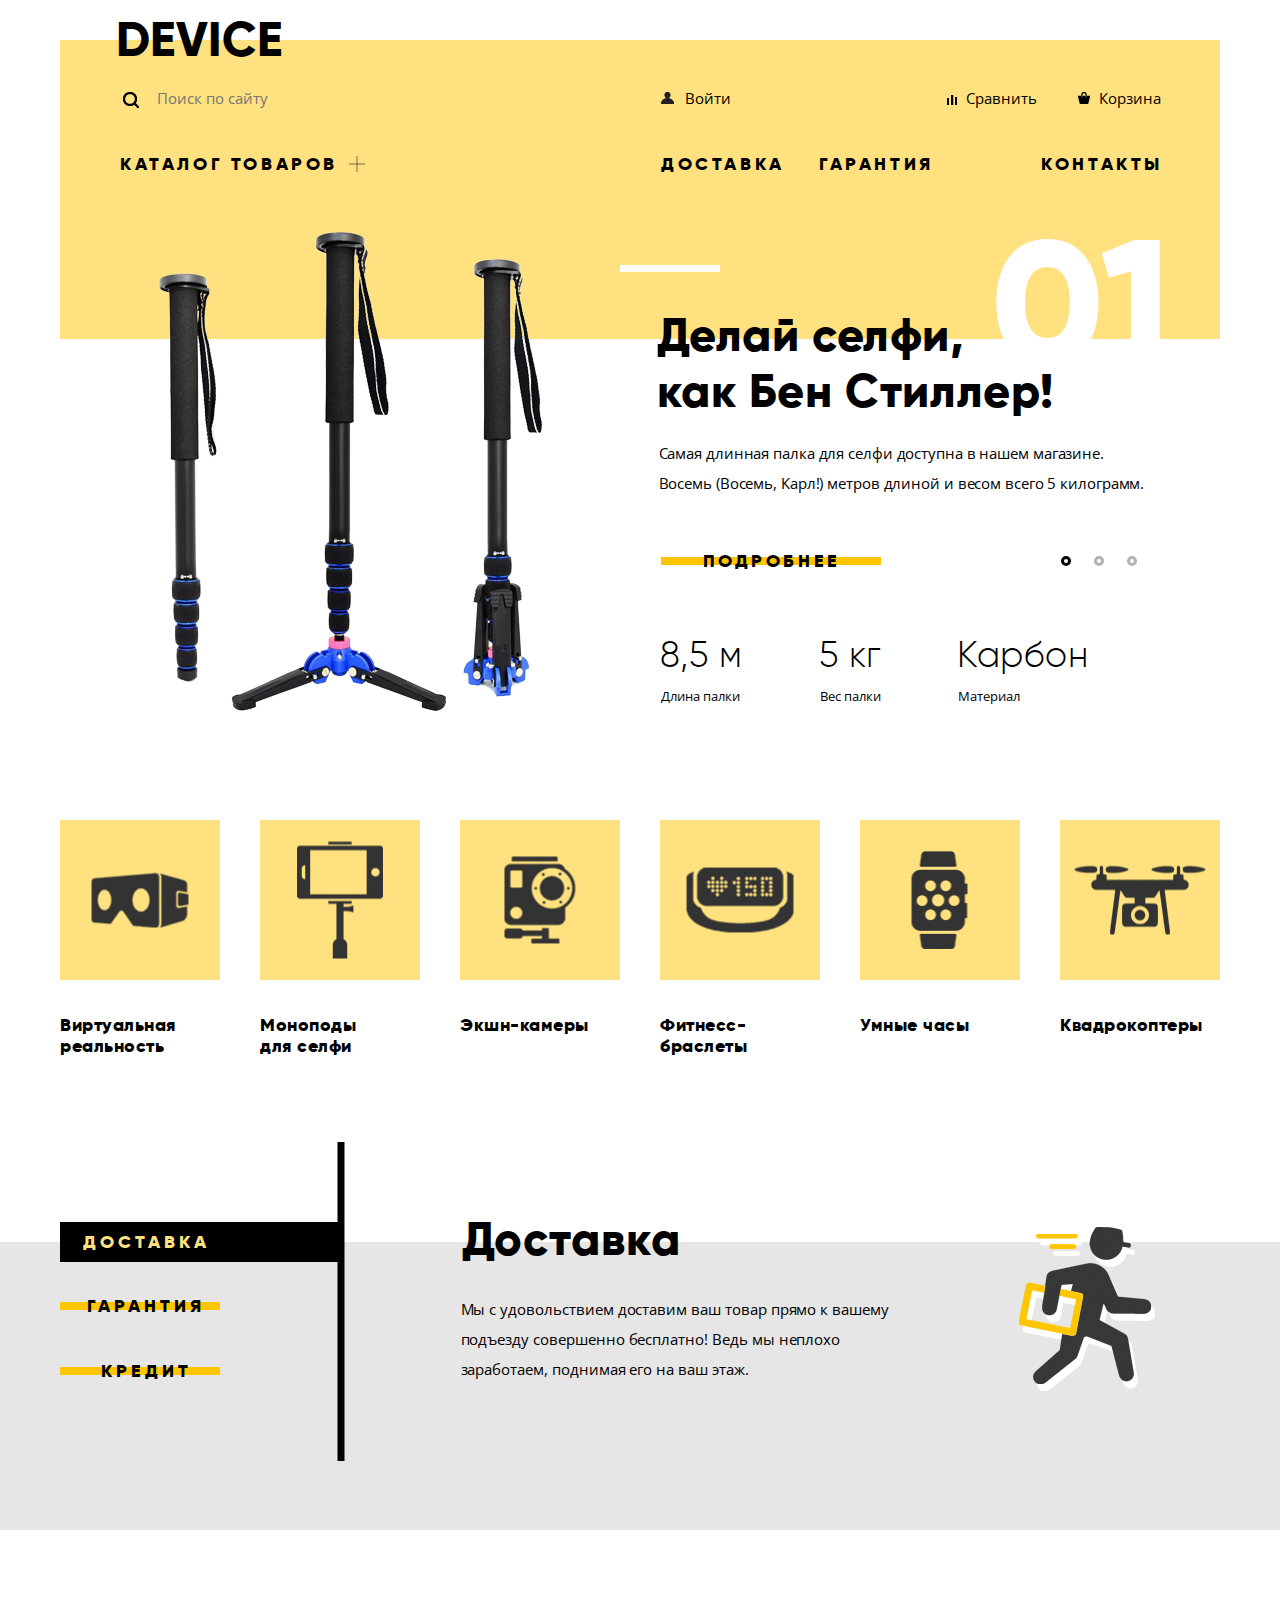
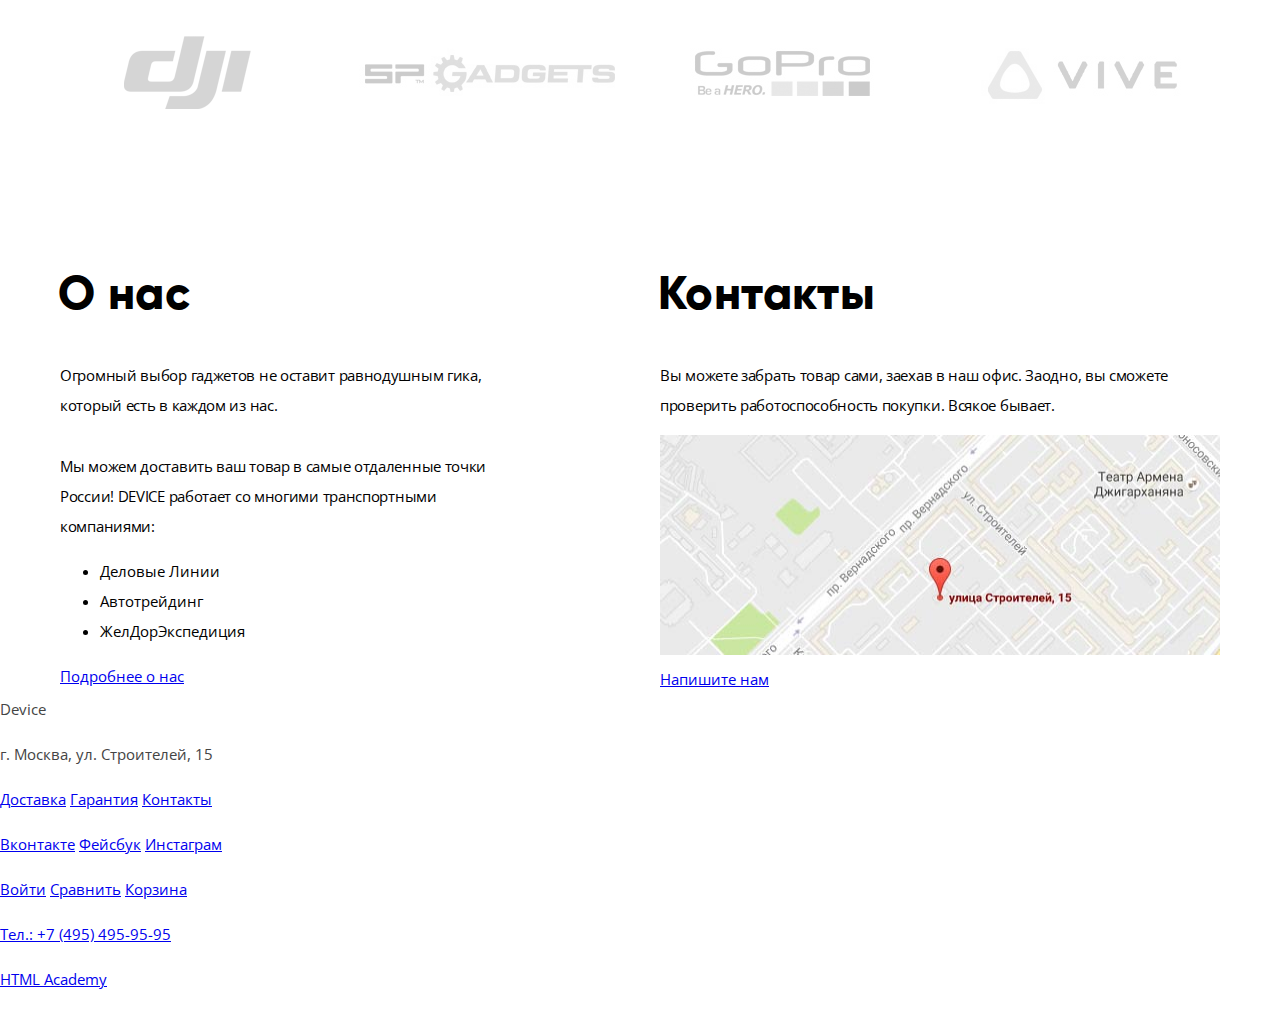
==== index.html @ 29d41348 "стилизация блока  о нас" ====
<!DOCTYPE html>
<html lang="ru">

<head>
  <meta charset="utf-8">
  <title>HTML Academy: Девайс</title>
  <link rel="stylesheet" href="https://fonts.googleapis.com/css?family=Open+Sans:300,400,700">
  <link rel="stylesheet" href="fonts/gilroy.css">
  <link rel="stylesheet" href="css/normalize.css">
  <link rel="stylesheet" href="css/style.css">
</head>

<body>
  <header class="main-header">
    <h1>
        <span class="visually-hidden">Интернет магазин «DEVICE»</br> </span>
        <a class="logo">Device</a>
      </h1>
    <nav class="main-navigation">
      <form class="site-search" action="https://echo.htmlacademy.ru" method="post">
        <label class="visually-hidden" for="site-search-field">Поиск по сайту</label>
        <input id="site-search-field" type="text" name="desired" value="" placeholder="Поиск по сайту">
        <button class="btn" type="submit">Найти</button>
      </form>
      <p class="user-navigation text-none">
        <a href="login.html" class="user-icon activ-nav pict-nav">Войти</a>
        <a href="comparison.html" class="comparison-icon activ-nav pict-nav">Сравнить</a>
        <a href="basket.html" class="basket-icon activ-nav pict-nav">Корзина</a>
      </p>
      <div class=header-catalog>
        <button class="header-btn-catalog activ-nav" type="button" name="catalog">
          <span class="header-catalog-name ">Каталог товаров </span>
          <span class="header-icon-catalog"></span>
        </button>
        <ul class="header-catalog-list">
          <li class="items-menu activ-nav">
            <a href=virtualreality.html>Виртуальная реальность</a>
          </li>
          <li class="items-menu activ-nav">
            <a href=bracelets.html>Фитнесс-браслеты</a>
          </li>
          <li class="items-menu activ-nav">
            <a href=quadrocopters.html>Квадрокоптеры</a>
          </li class="items-menu activ-nav">
          <li class="items-menu activ-nav">
            <a href=monopod.html>Моноподы для селфи</a>
          </li>
          <li class="items-menu end-line activ-nav">
            <a href=smartwatches.html>Умные часы</a>
          </li>
          <li class="items-menu activ-nav">
            <a href=Camera.html>Экшн-камеры</a>
          </li>
        </ul>
      </div>
      <p class="header-features text-none">
        <a class="activ-nav" href=delivery.html>Доставка</a>
        <a class="activ-nav" href=guarantee.html>Гарантия</a>
        <a class="activ-nav" href=contacts.html>Контакты</a>
      </p>
    </nav>
  </header>
  <main class="main-main">
    <section class="slides">
      <h2 class="visually-hidden">Наши лучшие предложения</h2>
      <input type="radio" id="btn-1" name="toggle" checked>
      <input type="radio" id="btn-2" name="toggle">
      <input type="radio" id="btn-3" name="toggle">
      <div class="slider-controls">
        <label class="active" for="btn-1"><a href="#monopod">Слайд 1</a></label>
        <label for="btn-2"><a href="#bracelets">Слайд 2</a></label>
        <label for="btn-3"><a href="#quadrocopters">Слайд 3</a></label>
      </div>
      <ul class="slider">
        <li id="monopod" class="slide">
          <div class="slide-img">
            <img src="img/monopod.png" width="384" height="486" alt="Монопод">
          </div>
          <div class="slide-text">
            <p class="slide-nomber"><span class="visually-hidden">Порядковый номер слайда </span>01</p>
            <h3 class="slide-title">Делай селфи,</br> как Бен Стиллер!</h3>
            <P class="slide-description">
              Самая длинная палка для селфи доступна в нашем магазине. Восемь (Восемь, Карл!) метров длиной и весом всего 5 килограмм.
            </P>
            <a class="slides-btn" href="#">подробнее</a>
            <ul class="slide-properties">
              <li>
                <b class="slide-properties-specific">8,5 м</b>
                <span class="name-indicator">Длина палки</span>
              </li>
              <li>
                <b class="slide-properties-specific">5 кг</b>
                <span class="name-indicator">Вес палки</span>
              </li>
              <li>
                <b class="slide-properties-specific">Карбон</b>
                <span class="name-indicator">Материал</span>
              </li>
            </ul>

          </div>
        </li>
        <li id="bracelets" class="slide">
          <div class="slide-img">
            <img src="img/bracelets.png" width="345" height="485" alt="Фитнес браслет">
          </div>
          <div class="slide-text">
            <p class="slide-nomber"><span class="visually-hidden">Порядковый номер слайда </span>02</p>
            <h3 class="slide-title">Худеем</br>правильно!</h3>
            <P class="slide-description">
              Мотивирующие фитнесс-браслеты помогут найти в себе силы не пропускать занятия и соблюдать диету.
            </P>
            <a class="slides-btn" href="#">подробнее</a>
            <ul class="slide-properties">
              <li>
                <b class="slide-properties-specific">48 часов</b>
                <span class="name-indicator">Без подзарядки</span>
              </li>
            </ul>
          </div>
        </li>
        <li id="quadrocopters" class="slide">
          <div class="slide-img">
            <img src="img/quadrocopters.png" width="526" height="334" alt="Квадрокоптер">
          </div>
          <div class="slide-text">
            <p class="slide-nomber"><span class="visually-hidden">Порядковый номер слайда </span>03</p>
            <h3 class="slide-title">Порхает как бабочка, жалит как пчела!</h3>
            <P class="slide-description">
              Этот обычный, на первый взгляд, квадрокоптер оснащен мощным лазером, замаскированным под стандартную камеру.
            </P>
            <a class="slides-btn" href="#">подробнее</a>
            <ul class="slide-properties">
              <li>
                <b class="slide-properties-specific">800 м</b>
                <span class="name-indicator">Дальность полета</span>
              </li>
              <li>
                <b class="slide-properties-specific">50 м</b>
                <span class="name-indicator">Радиус поражения</span>
              </li>
            </ul>
          </div>
        </li>
      </ul>
    </section>
    <section class="main-catalog">
      <h2 class="visually-hidden">Каталог товаров</h2>
      <ul class="catalog">
        <li>
          <a class="virtualreality-icon" href=virtualreality.html>Виртуальная реальность</a>
        </li>
        <li>
          <a class="monopod-icon" href=monopod.html>Моноподы для селфи</a>
        </li>
        <li>
          <a class="camera-icon" href=Camera.html>Экшн-камеры</a>
        </li>
        <li>
          <a class="bracelets-icon" href=bracelets.html>Фитнесс-браслеты</a>
        </li>
        <li>
          <a class="smartwatches-icon" href=smartwatches.html>Умные часы</a>
        </li>
        <li>
          <a class="quadrocopters-icon" href=quadrocopters.html>Квадрокоптеры</a>
        </li>
      </ul>
    </section>
    <section class="features">
      <h2 class="visually-hidden">Сервис</h2>
      <input type="radio" class="feature-controls-btn-1" id="feature-controls-btn-1" name="feature-controls-toggle" checked>
      <input type="radio" class="feature-controls-btn-2" id="feature-controls-btn-2" name="feature-controls-toggle">
      <input type="radio" class="feature-controls-btn-3" id="feature-controls-btn-3" name="feature-controls-toggle">
      <div class="feature-controls">
        <label for="feature-controls-btn-1" tabindex="0">
          Доставка
        </label>
        <label for="feature-controls-btn-2" tabindex="0">
          Гарантия
        </label>
        <label for="feature-controls-btn-3" tabindex="0">
          Кредит
        </label>
      </div>
      <ul class="features-list">
        <li id="delivery" class="feature delivery">
          <h3 class="feature-name">Доставка</h3>
          <p>
            Мы с удовольствием доставим ваш товар прямо к вашему подъезду совершенно бесплатно! Ведь мы неплохо заработаем, поднимая его на ваш этаж.
          </p>
        </li>
        <li id="guarantee" class="feature guarantee">
          <h3 class="feature-name">Гарантия</h3>
          <p>
            Если из-за возгарания купленного у нас товара у вас сгорит дом — не переживайте, мы выдадим вам новый. Товар, не дом, конечно же.
          </p>
        </li>
        <li id="credit" class="feature credit">
          <h3 class="feature-name">Кредит</h3>
          <p>
            Залезть в долговую яму стало проще! Кредитные консультанты подберут для вас наиболее выгодные условия кредита. Выгодные для нашего банка, разумеется.
          </p>
        </li>
      </ul>
    </section>
    <section class="brands">
      <h2 class="visually-hidden">Бренды представленные в нашем магазине</h2>
      <p class="barands-list">
        <a href="http://www.dji.com/" target="_blank" aria-label="JDI">
          <img class="barands-list-img" src="img/logo-dji.png" alt="логотип JDI" width="260" height="100">
        </a>
        <a href="http://www.sp-gadgets.com/" target="_blank" aria-label="sp-gadgets">
          <img class="barands-list-img" src="img/logo-spgadgets.png" alt="логотип sp-gadgets" width="260" height="100">
        </a>
        <a href="http://gopro.com/" target="_blank" aria-label="GO PRO">
          <img class="barands-list-img" src="img/logo-gopro.png" alt="логотип GO PRO" width="260" height="100">
        </a>
        <a href="http://vive.com/" target="_blank" aria-label="Vive">
          <img class="barands-list-img" src="img/logo-vive.png" alt="логотип Vive" width="260" height="100">
        </a>
      </p>
    </section>
    <div class="about-us-contacts">
      <section class="about-us">
        <h2 class="about-us-contacts-title">О нас</h2>
        <p>
          Огромный выбор гаджетов не оставит равнодушным гика, который есть в каждом из нас.
        </p>
        <p>
          Мы можем доставить ваш товар в самые отдаленные точки России! DEVICE работает со многими транспортными компаниями:
        </p>
        <ul class="transport companies">
          <li>Деловые Линии</li>
          <li>Автотрейдинг</li>
          <li>ЖелДорЭкспедиция</li>
        </ul>
        <a href="aboutas.html" class="btn">Подробнее о нас</a>
      </section>
      <section class="contacts">
        <h2 class="about-us-contacts-title">Контакты</h2>
        <p>
          Вы можете забрать товар сами, заехав в наш офис. Заодно, вы сможете проверить работоспособность покупки. Всякое бывает.
        </p>
        <img src="img/map.jpg" alt="Карта нашего местоположения" width="560" height="220">
        <a href="contactus.html" class="btn">Напишите нам</a>
      </section>
    </div>
  </main>
  <footer>
    <a class="footer-logo">Device</a>
    <p class="footer-contacts">
      г. Москва, ул. Строителей, 15
    </p>
    <p class="footer-navigation">
      <span class="visually-hidden">Узнайте подробнее о:</span>
      <a href="#">Доставка</a>
      <a href="#">Гарантия</a>
      <a href="#">Контакты</a>
    </p>
    <p class="footer-social">
      <span class="visually-hidden">Подписывайтесь на нас в соцсетях:</span>
      <a class="social-btn social-btn-vk" href="#">Вконтакте</a><span class="visually-hidden">,</span>
      <a class="social-btn social-btn-fb" href="#">Фейсбук</a><span class="visually-hidden">,</span>
      <a class="social-btn social-btn-inst" href="#">Инстаграм</a>
    </p>
    <p class="footer-user-navigation">
      <a href="login.html">Войти</a>
      <a href="comparison.html">Сравнить</a>
      <a href="basket.html">Корзина</a>
    </p>
    <p class="footer-tel">
      <a href="tel:+7(495)495-95-95">Тел.: +7 (495) 495-95-95</a>
    </p>
    <p class="footer-copyright">
      <b class="visually-hidden">Разработано:</b> <a class="btn" href="https://htmlacademy.ru">HTML Academy</a>
    </p>

  </footer>
</body>

</html>
---- fonts/gilroy.css ----
@font-face {
    font-family: 'Gilroy';
    src: local('Gilroy Light'), local('Gilroy-Light'), url('Gilroylight.woff2') format('woff2'), url('Gilroylight.woff') format('woff'), url('Gilroylight.ttf') format('truetype');
    font-weight: 300;
    font-style: normal;
}
@font-face {
    font-family: 'Gilroy';
    src: local('Gilroy ExtraBold'), local('Gilroy-ExtraBold'), url('Gilroyextrabold.woff2') format('woff2'), url('Gilroyextrabold.woff') format('woff'), url('Gilroyextrabold.ttf') format('truetype');
    font-weight: 800;
    font-style: normal;
}
---- css/style.css ----
html, body {
  margin: 0;
  padding: 0;
  background-color: #ffffff;
  font-family: "Open Sans", "Gilroy", "Arial", sans-serif;
  font-size: 15px;
  line-height: 30px;
  color: #444444;
  font-weight: normal;
}

.visually-hidden {
  position: absolute;
  overflow: hidden;
  clip: rect(0 0 0 0);
  height: 1px;
  width: 1px;
  margin: -1px;
  padding: 0;
  border: 0;
}

.text-none {
  margin: 0;
  padding: 0;
}

.main-header {
  position: relative;
  display: block;
  margin: 0 auto;
  margin-top: 40px;
  color: #000000;
  background-color: #ffe27f;
  width: 1160px;
  min-height: 299px;
}

.main-header h1 {
  padding: 0;
  margin: 0;
  position: absolute;
  top: 0;
  left: 56px;
  font-family: gilroy;
  font-weight: bold;
  font-size: 48px;
  line-height: 48px;
  text-transform: uppercase;
  transform: translateY(-49%);
  letter-spacing: 0.4px;
}

.main-navigation {
  display: flex;
  flex-wrap: wrap;
  margin: 0;
  padding: 33px 60px;
  padding-right: 55px;
}

.site-search {
  margin-top: 5px;
  position: relative;
  display: flex;
  vertical-align: bottom;
  min-height: 47px;
  width: 440px;
}

.site-search input {
  width: 100%;
  border: none;
  background-color: #ffe27f;
  color: rgba(0, 0, 0, 0.3);
  padding: 0;
  padding-left: 37px;
  padding-bottom: 16px;
  margin-top: auto;
  margin-bottom: 2px;
  font-family: "Open Sans";
  font-size: 15px;
  font-weight: 36px;
}

.site-search input:hover {
  color: rgba(0, 0, 0, 0.6);
}

.site-search input:focus {
  color: rgba(0, 0, 0, 1);
  outline: none;
  margin-bottom: 0;
  border-bottom: 2px solid #000000;
}

.site-search button {
  position: absolute;
  right: 0;
  bottom: 0.5px;
  margin: 0;
  padding: 0;
  height: 49px;
  width: 85.5px;
  border: solid 2px #000000;
  background-color: #ffe27f;
  color: #000000;
  font-family: "open Sans";
  font-size: 15px;
  line-height: 36px;
  display: none;
  cursor: pointer;
}

.site-search input:focus~button {
  display: block;
}

.site-search button:hover {
  display: block;
  background-color: #000000;
  color: #ffffff;
}

.site-search button:active {
  display: block;
  background-color: #000000;
  color: rgba(255, 255, 255, 0.3);
}

.site-search::before {
  content: "";
  position: absolute;
  top: 14px;
  left: 3px;
  background: #ffe27f url("../img/spritesheet.png") no-repeat;
  width: 16px;
  height: 16px;
  background-position: -5px -84px;
}

.user-navigation {
  margin-left: auto;
  margin-top: 5px;
  display: flex;
  width: 500px;
  padding-right: 4px;
}

.pict-nav {
  text-decoration: none;
  position: relative;
  line-height: 36px;
  color: inherit;
  padding-left: 21px;
  padding-top: 2px;
}

.user-icon {
  margin-right: auto;
  padding-left: 24px;
}

.comparison-icon {
  margin-right: 41px;
  padding-left: 19px;
}

.pict-nav::before {
  content: "";
  position: absolute;
  background: #ffe27f url("../img/spritesheet.png") no-repeat;
  left: 0;
  top: 30%;
}

.basket-icon::before {
  width: 12px;
  height: 12px;
  background-position: -203px -5px;
}

.comparison-icon::before {
  width: 10px;
  height: 10px;
  background-position: -225px -5px;
  transform: translateY(3px);
}

.user-icon::before {
  width: 13px;
  height: 12px;
  background-position: -79px -84px;
}

.header-catalog {
  display: flex;
  align-items: center;
  position: relative;
  padding: 0;
  margin: 0;
  width: 541px;
  padding-top: 28px;
}

.header-btn-catalog {
  display: flex;
  border: none;
  background-color: inherit;
  height: 22px;
  padding: 0;
  cursor: pointer;
}

.header-catalog-name {
  font-family: Gilroy;
  padding-top: 2px;
  font-size: 18px;
  line-height: 18px;
  font-weight: bold;
  text-transform: uppercase;
  letter-spacing: 0.2em;
}

.header-icon-catalog {
  position: relative;
  padding: 0;
  margin-left: 8px;
  width: 22px;
  height: 22px;
  background-color: inherit;
  border: none;
}

.header-icon-catalog::before {
  content: "";
  position: absolute;
  width: 16px;
  height: 2px;
  background-color: rgba(35, 31, 31, 0.3);
  transform: translate(-50%, -50%);
  top: 50%;
  left: 50%;
}

.header-icon-catalog::after {
  content: "";
  position: absolute;
  width: 2px;
  height: 16px;
  background-color: rgba(35, 31, 31, 0.3);
  ;
  transform: translate(-50%, -50%);
  top: 50%;
  left: 50%;
}

.header-catalog-list {
  display: none;
  position: absolute;
  list-style: none;
  padding: 0 60px;
  padding-right: 460px;
  width: 640px;
  left: -60px;
  top: 54px;
  margin-bottom: 0;
  margin-top: 30px;
  background-color: #ffe393;
  min-height: 130px;
  flex-wrap: wrap;
  justify-content: space-between;
  align-content: flex-start;
  z-index: 1000;
}

.header-btn-catalog:focus~.header-catalog-list, .header-btn-catalog:active~.header-catalog-list, .header-catalog-list:active, .header-catalog-list:focus {
  display: flex;
}

.header-catalog-list:hover {
  display: flex;
}

.header-catalog a {
  text-decoration: none;
  color: inherit;
  font-family: "Open Sans";
  font-size: 15px;
  line-height: inherit;
}

.items-menu {
  width: 200px;
  line-height: 15px;
  padding-bottom: 20px;
}

.end-line:nth-last-child(2) {
  margin-right: 200px;
}

.items-menu:nth-child(3n+2) {
  margin-left: 40px;
}

.header-features {
  line-height: 23px;
  padding-top: 30px;
  width: 502px;
  display: flex;
  justify-content: space-between;
}

.header-features a {
  text-decoration: none;
  color: inherit;
  font-family: Gilroy;
  font-size: 18px;
  line-height: 18px;
  font-weight: bold;
  text-transform: uppercase;
  letter-spacing: 0.2em;
}

.header-features a:last-child {
  margin-left: 73px;
}

.activ-nav:hover {
  opacity: 0.6;
}

.activ-nav:active {
  opacity: 0.3;
}

.main-main {
  position: relative;
  display: block;
  margin: 0 auto;
  color: #000000;
  background-color: #ffffff;
  width: 1160px;
  min-height: 299px;
}

.slides {
  position: relative;
}

.slides input[type=radio] {
  position: absolute;
  opacity: 0;
}

#btn-1:checked~.slider-controls label[for="btn-1"], #btn-2:checked~.slider-controls label[for="btn-2"], #btn-3:checked~.slider-controls label[for="btn-3"] {
  border: 3px solid #000000;
}

.slider {
  margin: 0;
  padding: 0;
  height: 450px;
}

.slider-controls {
  position: absolute;
  top: 217px;
  right: 12px;
  width: 200px;
  height: 10px;
  margin: 0;
  text-align: center;
  z-index: 1000;
  padding: 0;
}

.slider-controls label {
  display: inline-block;
  width: 4px;
  height: 4px;
  margin: 0;
  background: white;
  border: 3px solid #b2b2b2;
  vertical-align: top;
  border-radius: 50%;
  cursor: pointer;
  margin-right: 19px;
}

.slider-controls a {
  display: none;
}

.slide {
  position: relative;
  top: -111px;
  left: 0px;
  padding: 0;
  display: flex;
}

.slide {
  display: none;
}

#btn-1:checked~.slider .slide:nth-child(1) {
  display: flex
}

#btn-2:checked~.slider .slide:nth-child(2) {
  display: flex;
}

#btn-3:checked~.slider .slide:nth-child(3) {
  display: flex;
}

.slide-img {
  width: 596.5px;
}

.slide-img img {
  display: block;
  margin: 0 auto;
  padding-right: 16px;
}

.slide-text {
  width: 560px;
}

.slide-text::before {
  content: "";
  position: absolute;
  width: 100px;
  height: 7px;
  background-color: #ffffff;
  top: 37px;
  left: 560px;
}

.slide-nomber {
  position: absolute;
  font-family: gilroy;
  font-weight: bold;
  color: #ffffff;
  font-size: 179.2px;
  line-height: 179.2px;
  letter-spacing: 0.6px;
  top: -193px;
  right: 47px;
  z-index: 0;
}

.slide-title {
  font-family: gilroy;
  font-size: 47px;
  line-height: 56px;
  font-weight: bold;
  color: #000000;
  margin-top: 79px;
  margin-bottom: 0;
  padding: 0;
  letter-spacing: 0.6px;
  z-index: 10;
  position: relative;
}

.slide-description {
  margin-top: 19px;
  letter-spacing: -0.1px;
  width: 500px;
  padding-left: 2px;
}

.slides-btn {
  position: relative;
  display: block;
  font-family: gilroy;
  font-size: 18px;
  line-height: 18px;
  font-weight: bold;
  color: #000000;
  letter-spacing: 3.6px;
  text-decoration: none;
  text-transform: uppercase;
  margin-top: 54px;
  padding-left: 42px;
  margin-left: 4px;
  width: 178px;
  z-index: 2;
}

.slides-btn:active {
  color: rgba(0, 0, 0, 0.3);
}

.slides-btn::before {
  content: "";
  position: absolute;
  width: 220px;
  height: 8px;
  background-color: #ffc600;
  top: 50%;
  right: 0;
  transform: translateY(-50%);
  z-index: -2;
}

.slides-btn:hover.slides-btn::before {
  height: 40px;
}

.slides-btn:active.slides-btn::before {
  height: 40px;
}

.slide-properties {
  display: flex;
  padding: 0;
  margin-top: 67px;
}

.slide-properties li {
  list-style-type: none;
  margin-right: 73px;
}

.slide-properties-specific {
  display: block;
  font-family: gilroy;
  font-size: 36px;
  line-height: 36px;
  font-weight: normal;
  color: #000000;
  letter-spacing: 0.6px;
  padding-left: 3px;
}

.name-indicator {
  display: block;
  font-family: "open sans";
  font-size: 13px;
  line-height: 20px;
  font-weight: normal;
  color: #000000;
  padding-top: 13px;
  padding-left: 4px;
}

.catalog {
  display: flex;
  text-decoration: none;
  margin: 0;
  padding: 0;
}

.catalog li {
  list-style-type: none;
}

.catalog a {
  display: block;
  position: relative;
  text-decoration: none;
  font-family: gilroy;
  font-weight: bold;
  font-size: 18px;
  line-height: 21px;
  padding-top: 195px;
  padding-right: 30px;
  color: #000000;
  width: 130px;
  vertical-align: bottom;
  letter-spacing: 0.5px;
  margin-right: 40px;
  margin-top: 31px;
}

.catalog a:active {
  color: rgba(0, 0, 0, 0.3);
}

.catalog a::before {
  content: "";
  display: block;
  position: absolute;
  width: 160px;
  height: 160px;
  background-color: #ffe27f;
  top: 0;
}

.catalog a:hover::before, .catalog a:active::before {
  background-color: #ffc600;
}

.catalog a::after {
  content: "";
  display: block;
  position: absolute;
  background-color: #ffe27f;
  top: 80px;
  left: 50%;
  transform: translate(-50%, -50%);
  background-image: url(../img/spritesheet.png);
  background-repeat: no-repeat;
}

.catalog a:hover::after, .catalog a:active::after {
  background-color: #ffc600;
}

.catalog a:active::after {
  opacity: 0.3;
}

.bracelets-icon::after {
  width: 107px;
  height: 65px;
  background-position: -5px -5px;
}

.camera-icon::after {
  width: 71px;
  height: 87px;
  background-position: -122px -5px;
}

.monopod-icon::after {
  width: 86px;
  height: 117px;
  background-position: -286px -223px;
}

.smartwatches-icon::after {
  width: 57px;
  height: 98px;
  background-position: -413px -219px;
}

.virtualreality-icon::after {
  width: 97px;
  height: 55px;
  background-position: -391px -84px;
}

.quadrocopters-icon::after {
  width: 132px;
  height: 69px;
  background-position: -391px -5px;
}

.features {
  display: flex;
  position: relative;
  margin-top: 85px;
  z-index: 10;
}

.features::before {
  content: "";
  position: absolute;
  width: 1445px;
  height: 288px;
  bottom: 0;
  left: 50%;
  transform: translateX(-50%);
  background-color: #e6e6e6;
  z-index: -5;
}

.features input[type=radio] {
  position: absolute;
  opacity: 0;
}

.feature-controls {
  padding-top: 80px;
  position: relative;
}

.feature-controls::after {
  position: absolute;
  content: "";
  width: 7px;
  height: 319px;
  background-color: #000000;
  top: 0;
  right: 0;
  transform: translateX(-50%);
}

.feature-controls label {
  display: block;
  width: 160px;
  position: relative;
  padding-top: 4.5px;
  padding-left: 6px;
  padding-right: 113.5px;
  margin-bottom: 25px;
  margin-right: 8px;
  height: 35px;
  text-align: center;
  font-family: gilroy;
  font-weight: bold;
  font-size: 18px;
  letter-spacing: 4px;
  text-transform: uppercase;
  color: #000000;
  z-index: 10;
  tabindex: 0;
}

.feature-controls-btn-1:checked~.feature-controls label:nth-child(1), .feature-controls-btn-2:checked~.feature-controls label:nth-child(2), .feature-controls-btn-3:checked~.feature-controls label:nth-child(3), .feature-controls label:active {
  background-color: #000000;
  color: #ffe27f;
}

.feature-controls label::after {
  content: "";
  position: absolute;
  width: 160px;
  height: 8px;
  background-color: #ffc600;
  top: 50%;
  left: 0;
  transform: translateY(-50%);
  z-index: -2;
}

.feature-controls label:hover::after {
  height: 40px;
}

.feature-controls-btn-1:checked~.feature-controls label:nth-child(1)::after, .feature-controls-btn-2:checked~.feature-controls label:nth-child(2)::after, .feature-controls-btn-3:checked~.feature-controls label:nth-child(3)::after, .feature-controls label:active::after {
  opacity: 0;
}

.features-list {
  padding: 0;
  margin: 0;
  padding-left: 113px;
  min-height: 388px;
}

.feature {
  list-style-type: none;
  padding-top: 82px;
  padding-right: 257px;
  padding-bottom: 7px;
  position: absolute;
  opacity: 0;
}

.feature-controls-btn-1:checked~.features-list .feature:nth-child(1), .feature-controls-btn-2:checked~.features-list .feature:nth-child(2), .feature-controls-btn-3:checked~.features-list .feature:nth-child(3) {
  position: relative;
  opacity: 1;
}

.feature::after {
  content: "";
  position: absolute;
  background-image: url("../img/spritesheet.png");
  background-repeat: no-repeat;
  display: block;
  right: 0;
  bottom: 0;
}

.delivery::after {
  width: 136px;
  height: 164px;
  background-position: -5px -223px;
}

.guarantee::after {
  width: 171px;
  height: 195px;
  background-position: -533px -5px;
}

.credit::after {
  width: 156px;
  height: 188px;
  background-position: -225px -25px;
}

.feature-name {
  display: block;
  margin: 0;
  padding-left: 1px;
  font-family: gilroy;
  font-size: 47px;
  font-weight: bold;
  letter-spacing: 0.9px;
}

.features-list p {
  display: block;
  margin: 0;
  margin-top: 40px;
  font-size: 15px;
  letter-spacing: -0.05px;
  width: 437px;
}

.barands-list {
  display: flex;
  margin-top: 94px;
}

.barands-list a {
  margin-right: 39px;
}

.barands-list-img {
  display: block;
  opacity: 0.2;
  filter: grayscale(100%);
}

.barands-list-img:hover {
  opacity: 1;
  filter: none;
}

.about-us-contacts {
  display: flex;
  margin-top: 100px;
}

.about-us-contacts section {
  width: 560px;
}

.about-us-contacts p {
  letter-spacing: -0.3px;
  margin-top: 31px;
}

.about-us p {
  width: 460px;

}

.contacts {
  margin-left: auto;
}

.about-us-contacts-title {
  font-size: 47px;
  font-family: gilroy;
  font-weight: bold;
  padding-top: 15px;
  letter-spacing: 0.4px;
  margin-left: -2px;
  margin-bottom: 52px;
}

.sprite {
  background-image: url(spritesheet.png);
  background-repeat: no-repeat;
  display: block;
}

.sprite-credit {
  width: 156px;
  height: 188px;
  background-position: -225px -25px;
}

.sprite-facebook {
  width: 39px;
  height: 38px;
  background-position: -151px -223px;
}

.sprite-htmlacademy {
  width: 27px;
  height: 34px;
  background-position: -200px -223px;
}

.sprite-insta-icon {
  width: 39px;
  height: 38px;
  background-position: -237px -223px;
}

.sprite-twitter {
  width: 38px;
  height: 38px;
  background-position: -31px -84px;
}
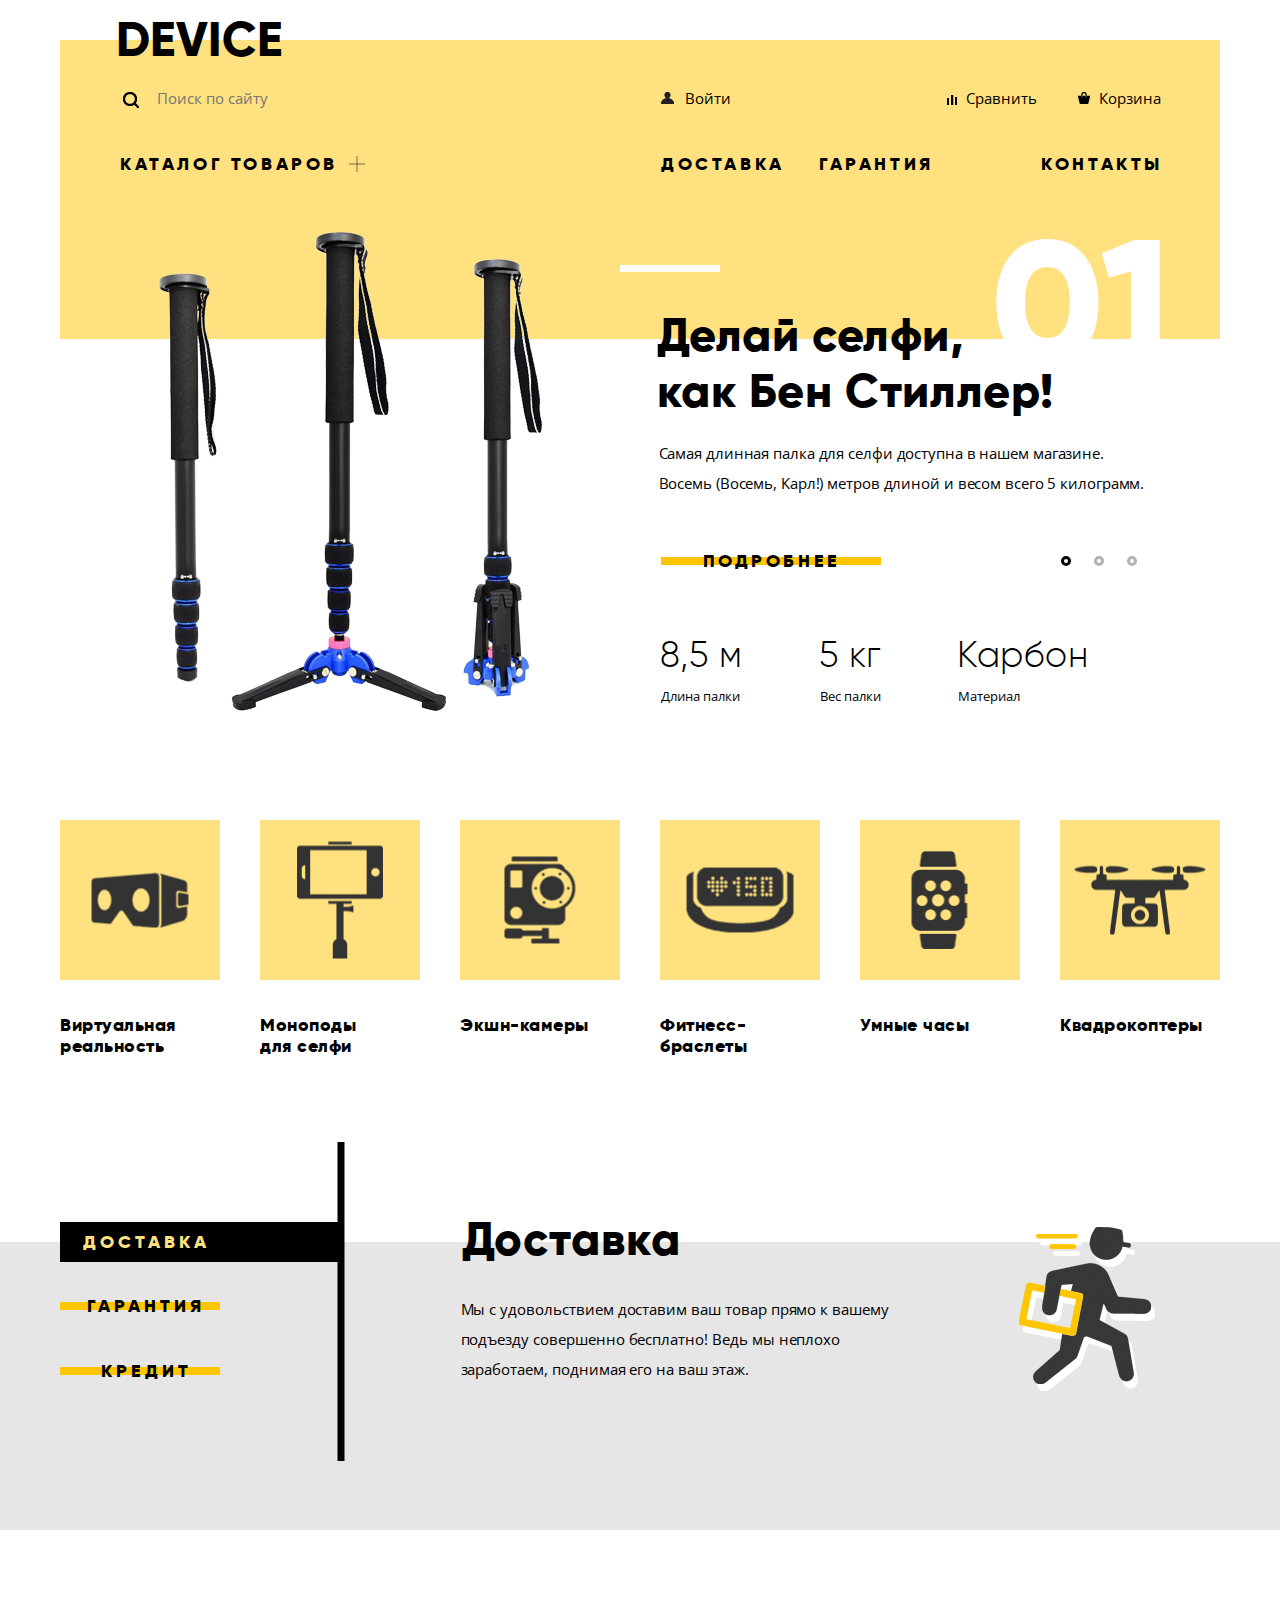
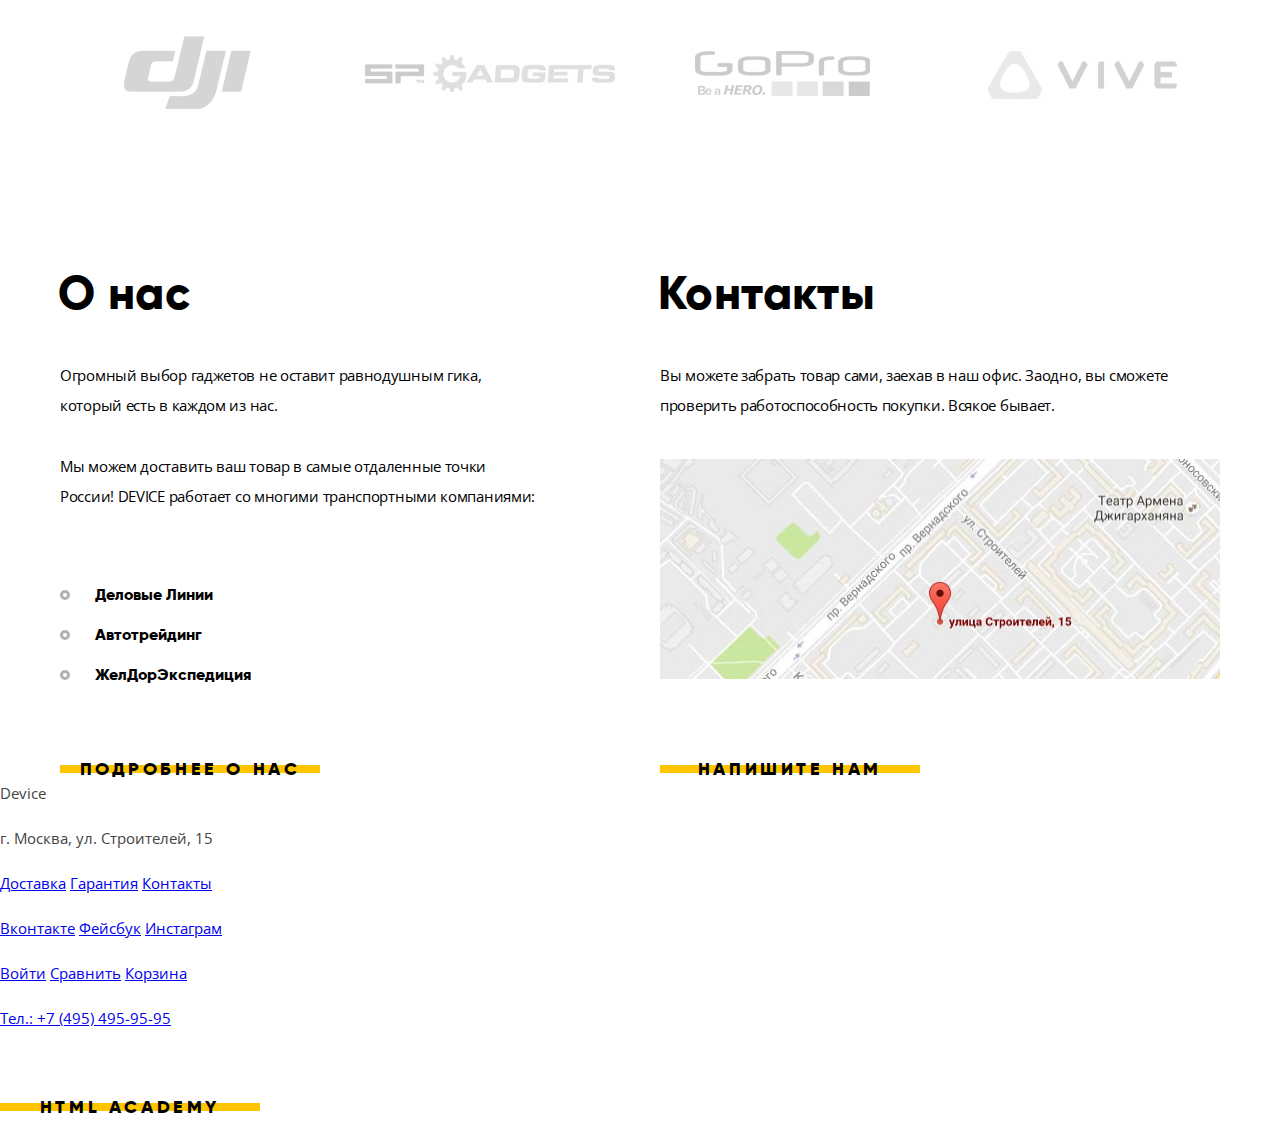
==== commit 16af1e03: "закончил стилизацию блока о нас" ====
--- a/index.html
+++ b/index.html
@@ -230,7 +230,7 @@
         <p>
           Мы можем доставить ваш товар в самые отдаленные точки России! DEVICE работает со многими транспортными компаниями:
         </p>
-        <ul class="transport companies">
+        <ul class="transport-companies">
           <li>Деловые Линии</li>
           <li>Автотрейдинг</li>
           <li>ЖелДорЭкспедиция</li>
--- a/css/style.css
+++ b/css/style.css
@@ -842,7 +842,7 @@
 }
 
 .about-us p {
-  width: 460px;
+  width: 480px;
 
 }
 
@@ -860,6 +860,83 @@
   margin-bottom: 52px;
 }
 
+.transport-companies {
+list-style: none;
+padding: 0;
+margin: 0;
+margin-top: 64px;
+}
+
+.transport-companies li {
+  font-size: 16px;
+  font-family: gilroy;
+  font-weight: bold;
+  line-height: 40px;
+  padding-left: 35px;
+  position: relative;
+
+}
+
+.transport-companies li::before {
+  content: "";
+  position: absolute;
+  left:0;
+  top:50%;
+  width: 4px;
+  height: 4px;
+  border: solid 3px #b2b2b2;
+  border-radius: 50%;
+  transform: translateY(-50%);
+}
+
+
+.btn {
+  position: relative;
+  display: block;
+  font-family: gilroy;
+  font-size: 18px;
+  line-height: 18px;
+  font-weight: bold;
+  color: #000000;
+  letter-spacing: 3.6px;
+  text-decoration: none;
+  text-transform: uppercase;
+  margin-top: 65px;
+  text-align: center;
+
+
+  width: 260px;
+  z-index: 2;
+}
+
+.btn:active {
+  color: rgba(0, 0, 0, 0.3);
+}
+
+.btn::before {
+  content: "";
+  position: absolute;
+  width: 260px;
+  height: 8px;
+  background-color: #ffc600;
+  top: 50%;
+  left: 0;
+  transform: translateY(-50%);
+  z-index: -2;
+}
+
+.btn:hover.btn::before {
+  height: 40px;
+}
+
+.btn:active.btn::before {
+  height: 40px;
+}
+
+.contacts img{
+  margin-top: 24px;
+  margin-bottom: 7px;
+}
 .sprite {
   background-image: url(spritesheet.png);
   background-repeat: no-repeat;
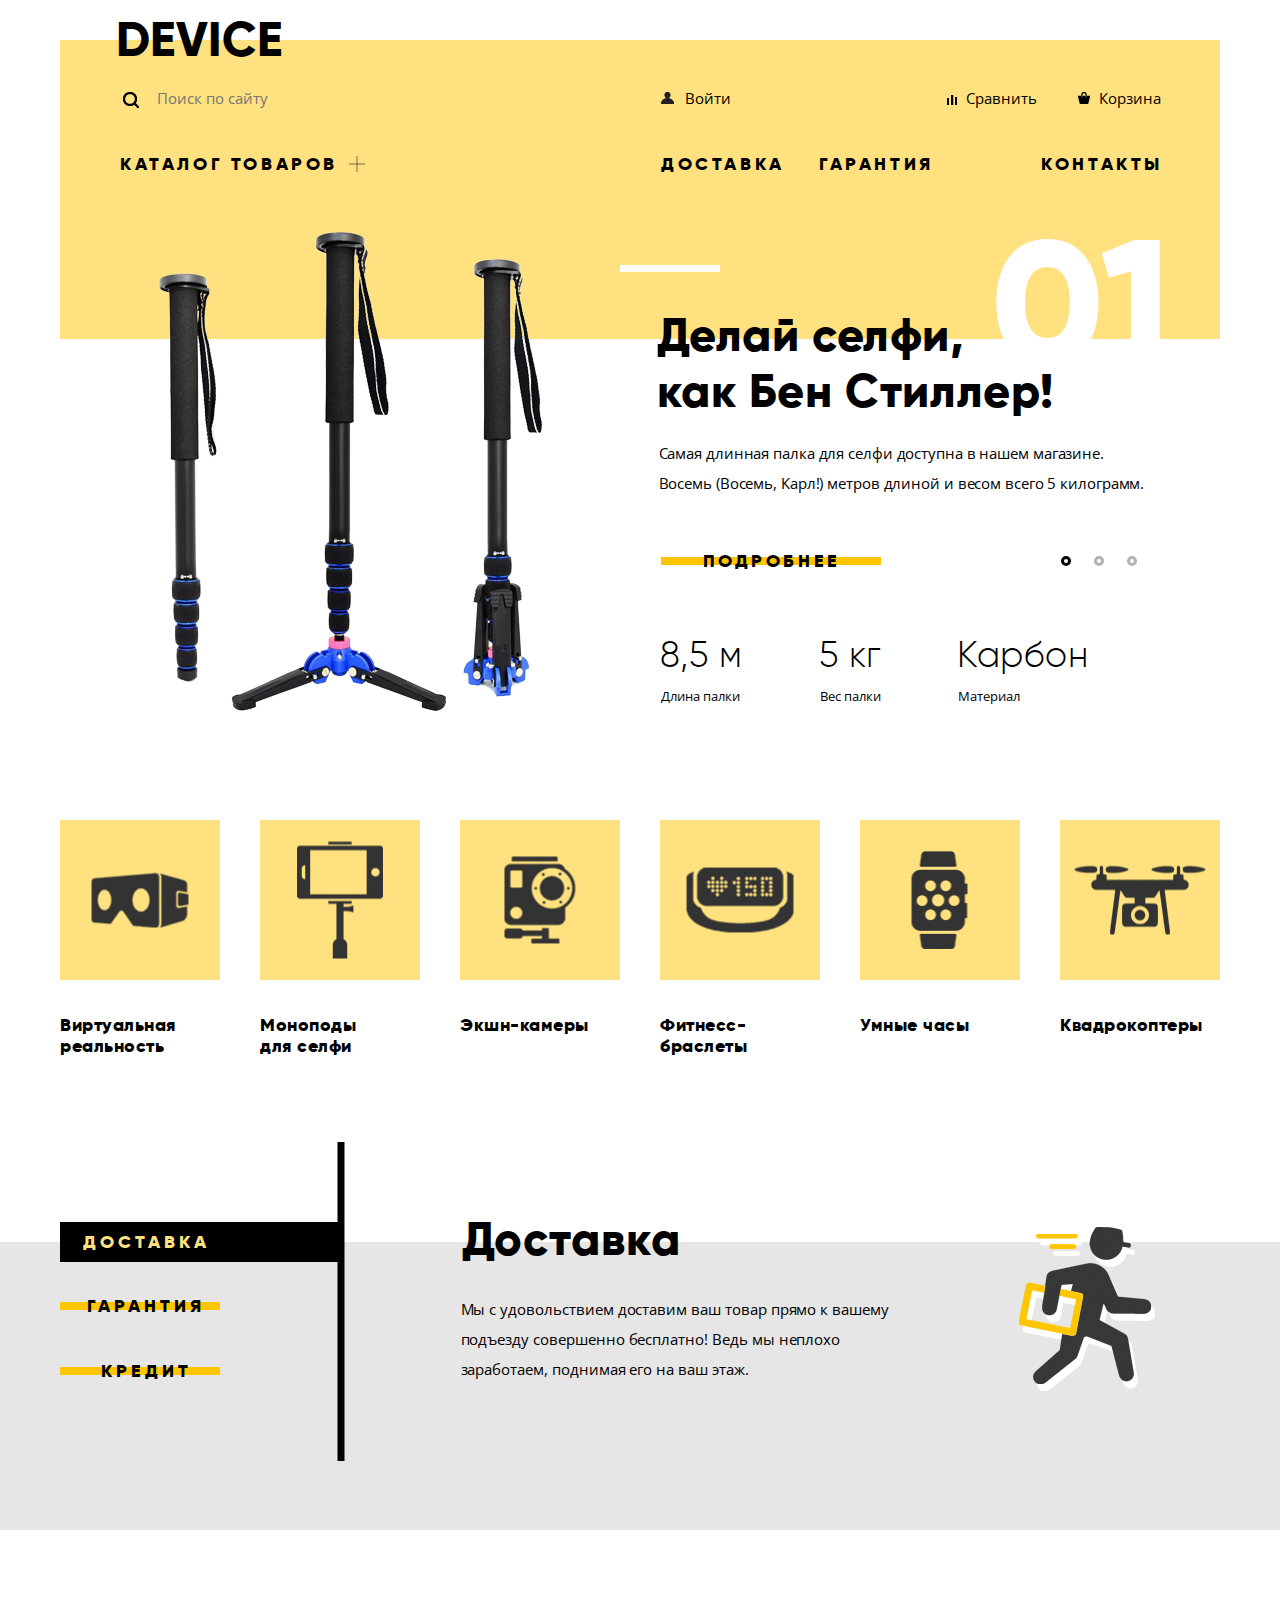
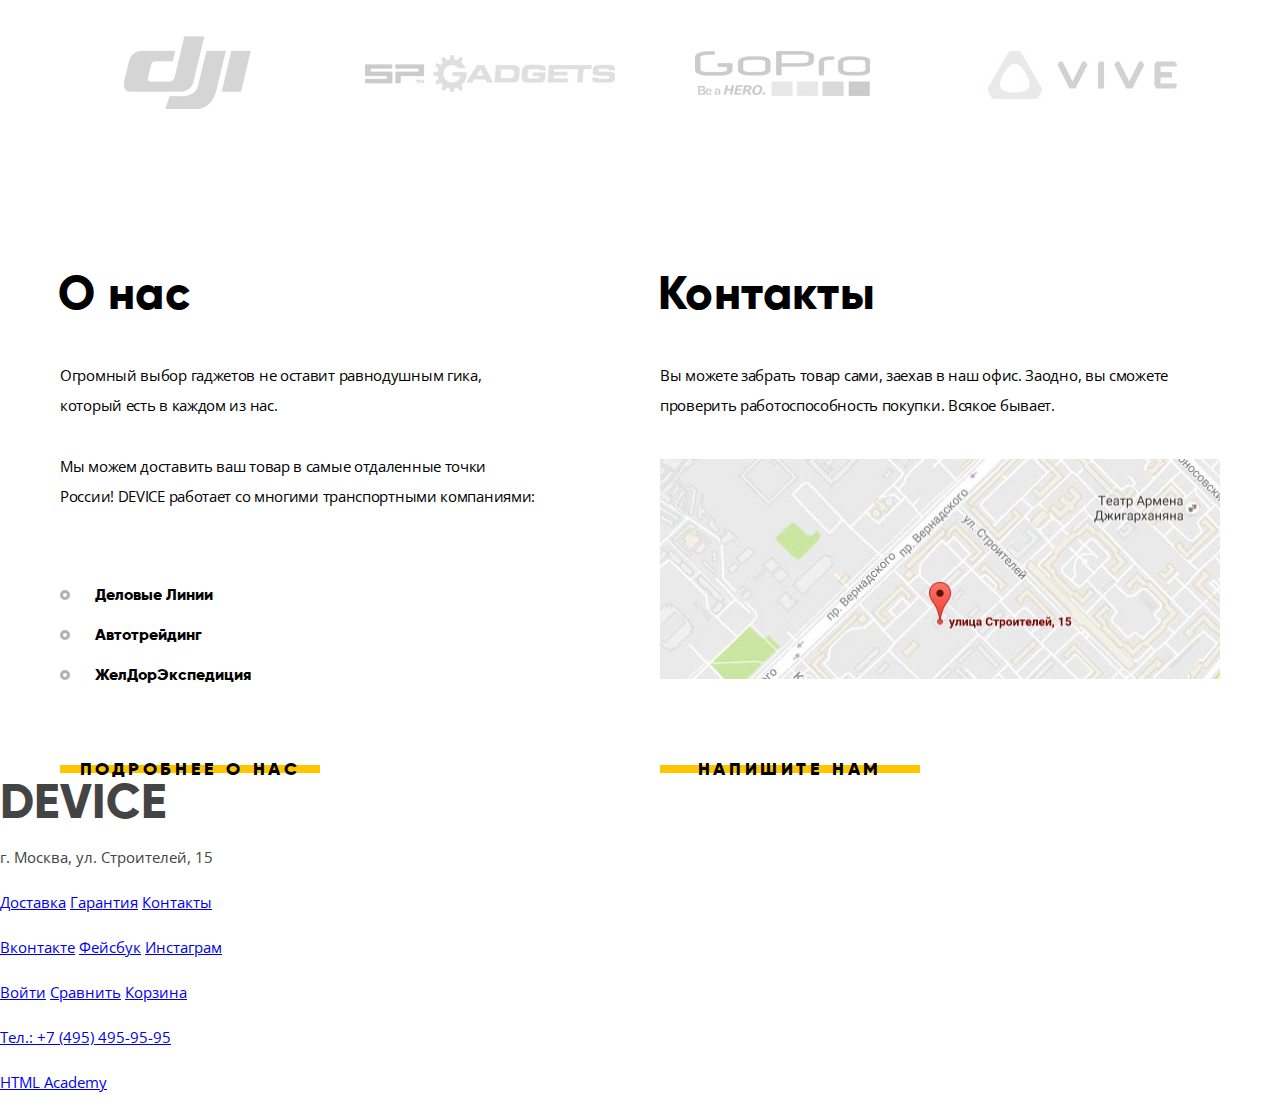
==== commit c1daf875: "стилизую футер" ====
--- a/index.html
+++ b/index.html
@@ -273,7 +273,7 @@
       <a href="tel:+7(495)495-95-95">Тел.: +7 (495) 495-95-95</a>
     </p>
     <p class="footer-copyright">
-      <b class="visually-hidden">Разработано:</b> <a class="btn" href="https://htmlacademy.ru">HTML Academy</a>
+      <b class="visually-hidden">Разработано:</b> <a class="develop-btn" href="https://htmlacademy.ru">HTML Academy</a>
     </p>
 
   </footer>
--- a/css/style.css
+++ b/css/style.css
@@ -843,7 +843,6 @@
 
 .about-us p {
   width: 480px;
-
 }
 
 .contacts {
@@ -861,10 +860,10 @@
 }
 
 .transport-companies {
-list-style: none;
-padding: 0;
-margin: 0;
-margin-top: 64px;
+  list-style: none;
+  padding: 0;
+  margin: 0;
+  margin-top: 64px;
 }
 
 .transport-companies li {
@@ -874,21 +873,19 @@
   line-height: 40px;
   padding-left: 35px;
   position: relative;
-
 }
 
 .transport-companies li::before {
   content: "";
   position: absolute;
-  left:0;
-  top:50%;
+  left: 0;
+  top: 50%;
   width: 4px;
   height: 4px;
   border: solid 3px #b2b2b2;
   border-radius: 50%;
   transform: translateY(-50%);
 }
-
 
 .btn {
   position: relative;
@@ -903,8 +900,6 @@
   text-transform: uppercase;
   margin-top: 65px;
   text-align: center;
-
-
   width: 260px;
   z-index: 2;
 }
@@ -933,10 +928,26 @@
   height: 40px;
 }
 
-.contacts img{
+.contacts img {
   margin-top: 24px;
   margin-bottom: 7px;
 }
+
+.footer-logo {
+  padding: 0;
+  margin: 0;
+
+  top: 0;
+  left: 56px;
+  font-family: gilroy;
+  font-weight: bold;
+  font-size: 48px;
+  line-height: 48px;
+  text-transform: uppercase;
+  transform: translateY(-49%);
+  letter-spacing: 0.4px;
+}
+
 .sprite {
   background-image: url(spritesheet.png);
   background-repeat: no-repeat;
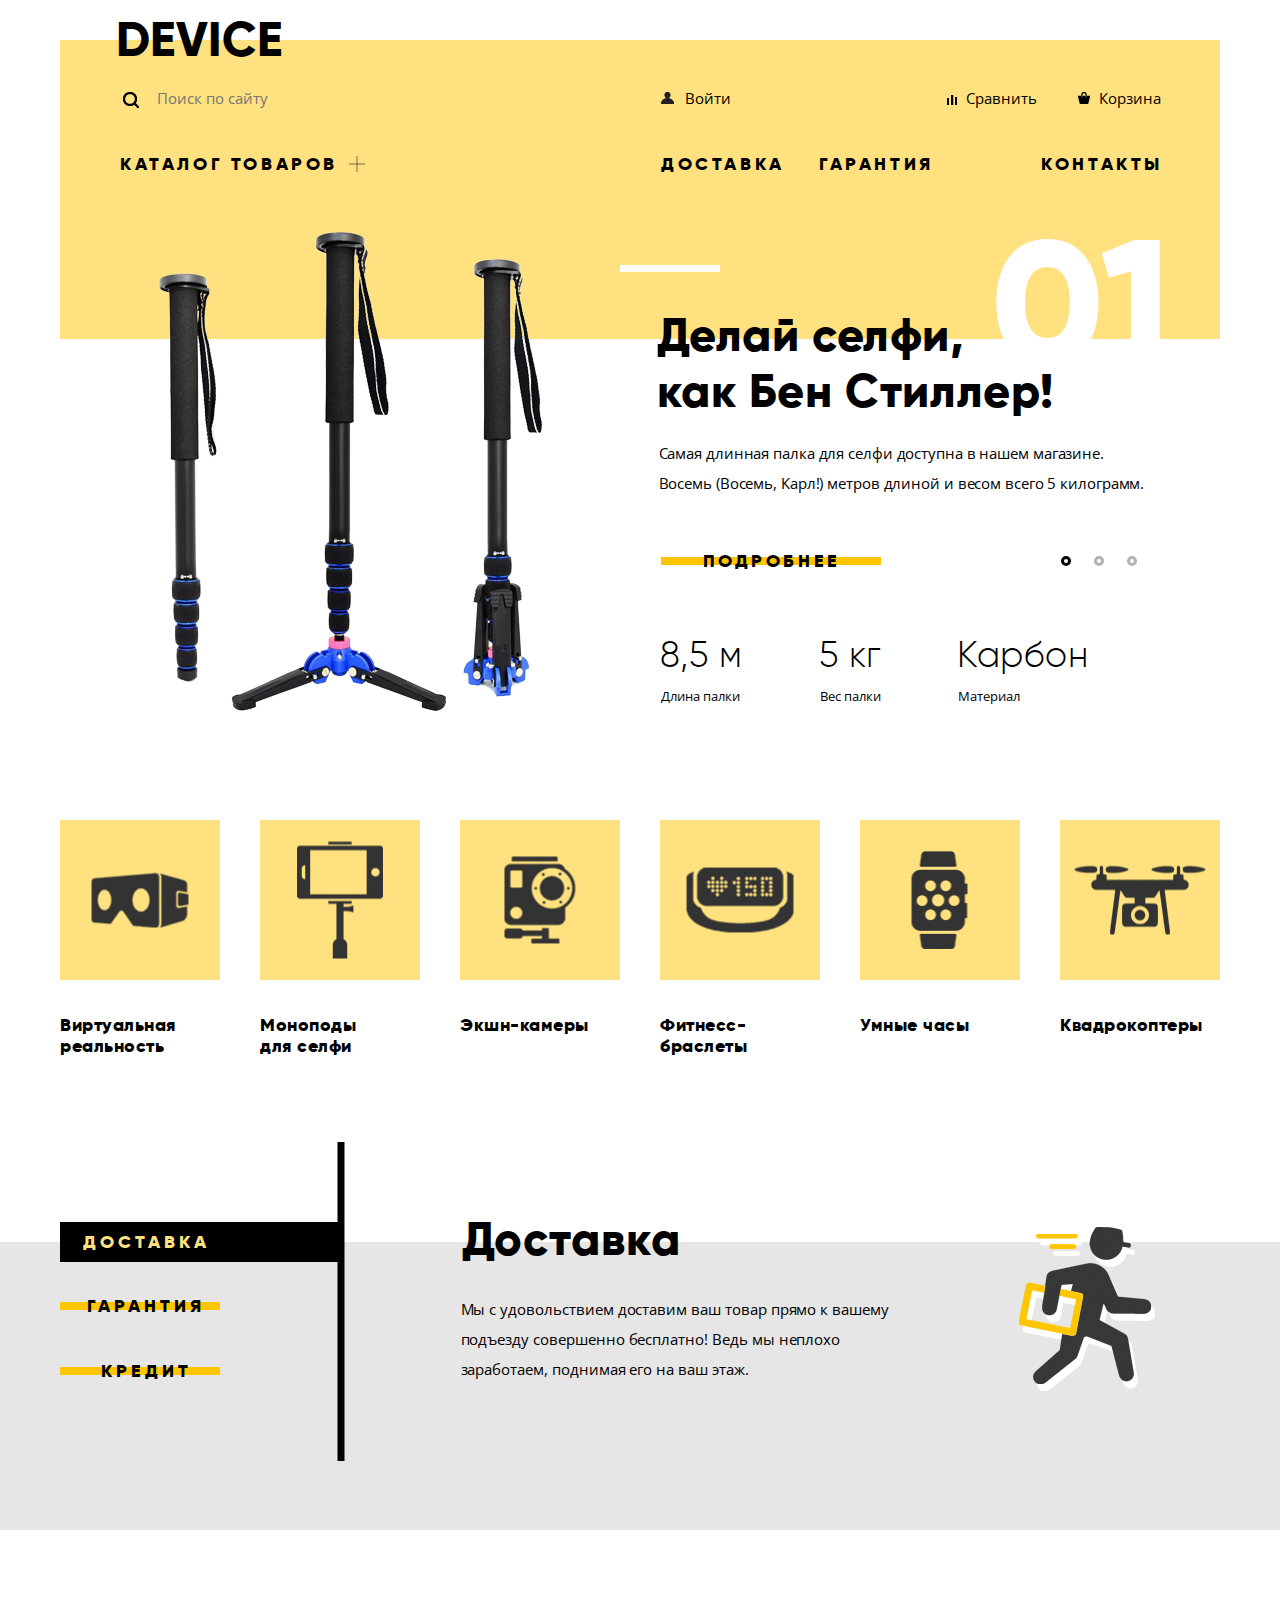
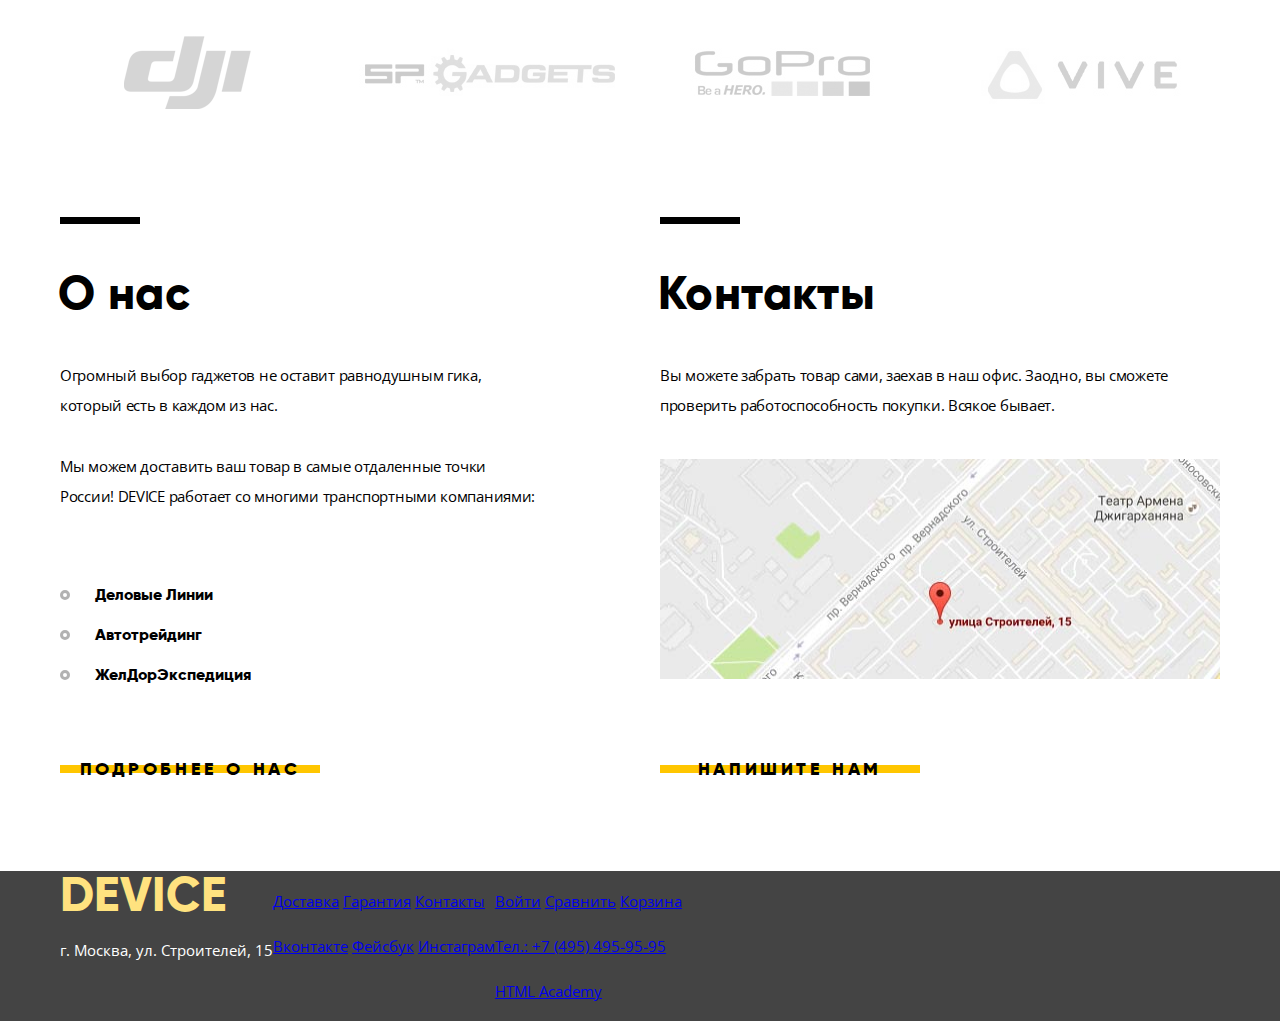
==== commit 4c46a940: "работа с футером" ====
--- a/index.html
+++ b/index.html
@@ -222,7 +222,7 @@
       </p>
     </section>
     <div class="about-us-contacts">
-      <section class="about-us">
+      <section class="about-us line">
         <h2 class="about-us-contacts-title">О нас</h2>
         <p>
           Огромный выбор гаджетов не оставит равнодушным гика, который есть в каждом из нас.
@@ -237,7 +237,7 @@
         </ul>
         <a href="aboutas.html" class="btn">Подробнее о нас</a>
       </section>
-      <section class="contacts">
+      <section class="contacts line">
         <h2 class="about-us-contacts-title">Контакты</h2>
         <p>
           Вы можете забрать товар сами, заехав в наш офис. Заодно, вы сможете проверить работоспособность покупки. Всякое бывает.
@@ -247,35 +247,42 @@
       </section>
     </div>
   </main>
-  <footer>
-    <a class="footer-logo">Device</a>
-    <p class="footer-contacts">
-      г. Москва, ул. Строителей, 15
-    </p>
-    <p class="footer-navigation">
-      <span class="visually-hidden">Узнайте подробнее о:</span>
-      <a href="#">Доставка</a>
-      <a href="#">Гарантия</a>
-      <a href="#">Контакты</a>
-    </p>
-    <p class="footer-social">
-      <span class="visually-hidden">Подписывайтесь на нас в соцсетях:</span>
-      <a class="social-btn social-btn-vk" href="#">Вконтакте</a><span class="visually-hidden">,</span>
-      <a class="social-btn social-btn-fb" href="#">Фейсбук</a><span class="visually-hidden">,</span>
-      <a class="social-btn social-btn-inst" href="#">Инстаграм</a>
-    </p>
-    <p class="footer-user-navigation">
-      <a href="login.html">Войти</a>
-      <a href="comparison.html">Сравнить</a>
-      <a href="basket.html">Корзина</a>
-    </p>
-    <p class="footer-tel">
-      <a href="tel:+7(495)495-95-95">Тел.: +7 (495) 495-95-95</a>
-    </p>
-    <p class="footer-copyright">
-      <b class="visually-hidden">Разработано:</b> <a class="develop-btn" href="https://htmlacademy.ru">HTML Academy</a>
-    </p>
-
+  <footer class="main-footer">
+    <div class="centering-block-footer">
+      <div class="footer-left">
+        <a class="footer-logo">Device</a>
+        <p class="footer-contacts">
+          г. Москва, ул. Строителей, 15
+        </p>
+      </div>
+      <div class="footer-center">
+        <p class="footer-navigation">
+          <span class="visually-hidden">Узнайте подробнее о:</span>
+          <a href="#">Доставка</a>
+          <a href="#">Гарантия</a>
+          <a href="#">Контакты</a>
+        </p>
+        <p class="footer-social">
+          <span class="visually-hidden">Подписывайтесь на нас в соцсетях:</span>
+          <a class="social-btn social-btn-vk" href="#">Вконтакте</a><span class="visually-hidden">,</span>
+          <a class="social-btn social-btn-fb" href="#">Фейсбук</a><span class="visually-hidden">,</span>
+          <a class="social-btn social-btn-inst" href="#">Инстаграм</a>
+        </p>
+      </div>
+      <div class="footer-right">
+        <p class="footer-user-navigation">
+          <a href="login.html">Войти</a>
+          <a href="comparison.html">Сравнить</a>
+          <a href="basket.html">Корзина</a>
+        </p>
+        <p class="footer-tel">
+          <a href="tel:+7(495)495-95-95">Тел.: +7 (495) 495-95-95</a>
+        </p>
+        <p class="footer-copyright">
+          <b class="visually-hidden">Разработано:</b> <a class="develop-btn" href="https://htmlacademy.ru">HTML Academy</a>
+        </p>
+      </div>
+    </div>
   </footer>
 </body>
 
--- a/css/style.css
+++ b/css/style.css
@@ -933,16 +933,43 @@
   margin-bottom: 7px;
 }
 
+.line{
+  position: relative;
+}
+.line::after{
+content: "";
+  position: absolute;
+  width: 80px;
+  height: 7px;
+  background-color: black;
+  top:0;
+  left:0;
+  transform: translateY(-100%);
+}
+
+
+.main-footer{
+background-color: #444444;
+color:#ffffff;
+
+margin-top:93px;
+}
+
+.centering-block-footer{
+width: 1160px;
+margin: 0 auto;
+display: flex;
+}
 .footer-logo {
   padding: 0;
   margin: 0;
-
   top: 0;
   left: 56px;
   font-family: gilroy;
   font-weight: bold;
   font-size: 48px;
   line-height: 48px;
+  color:#ffe27f;
   text-transform: uppercase;
   transform: translateY(-49%);
   letter-spacing: 0.4px;
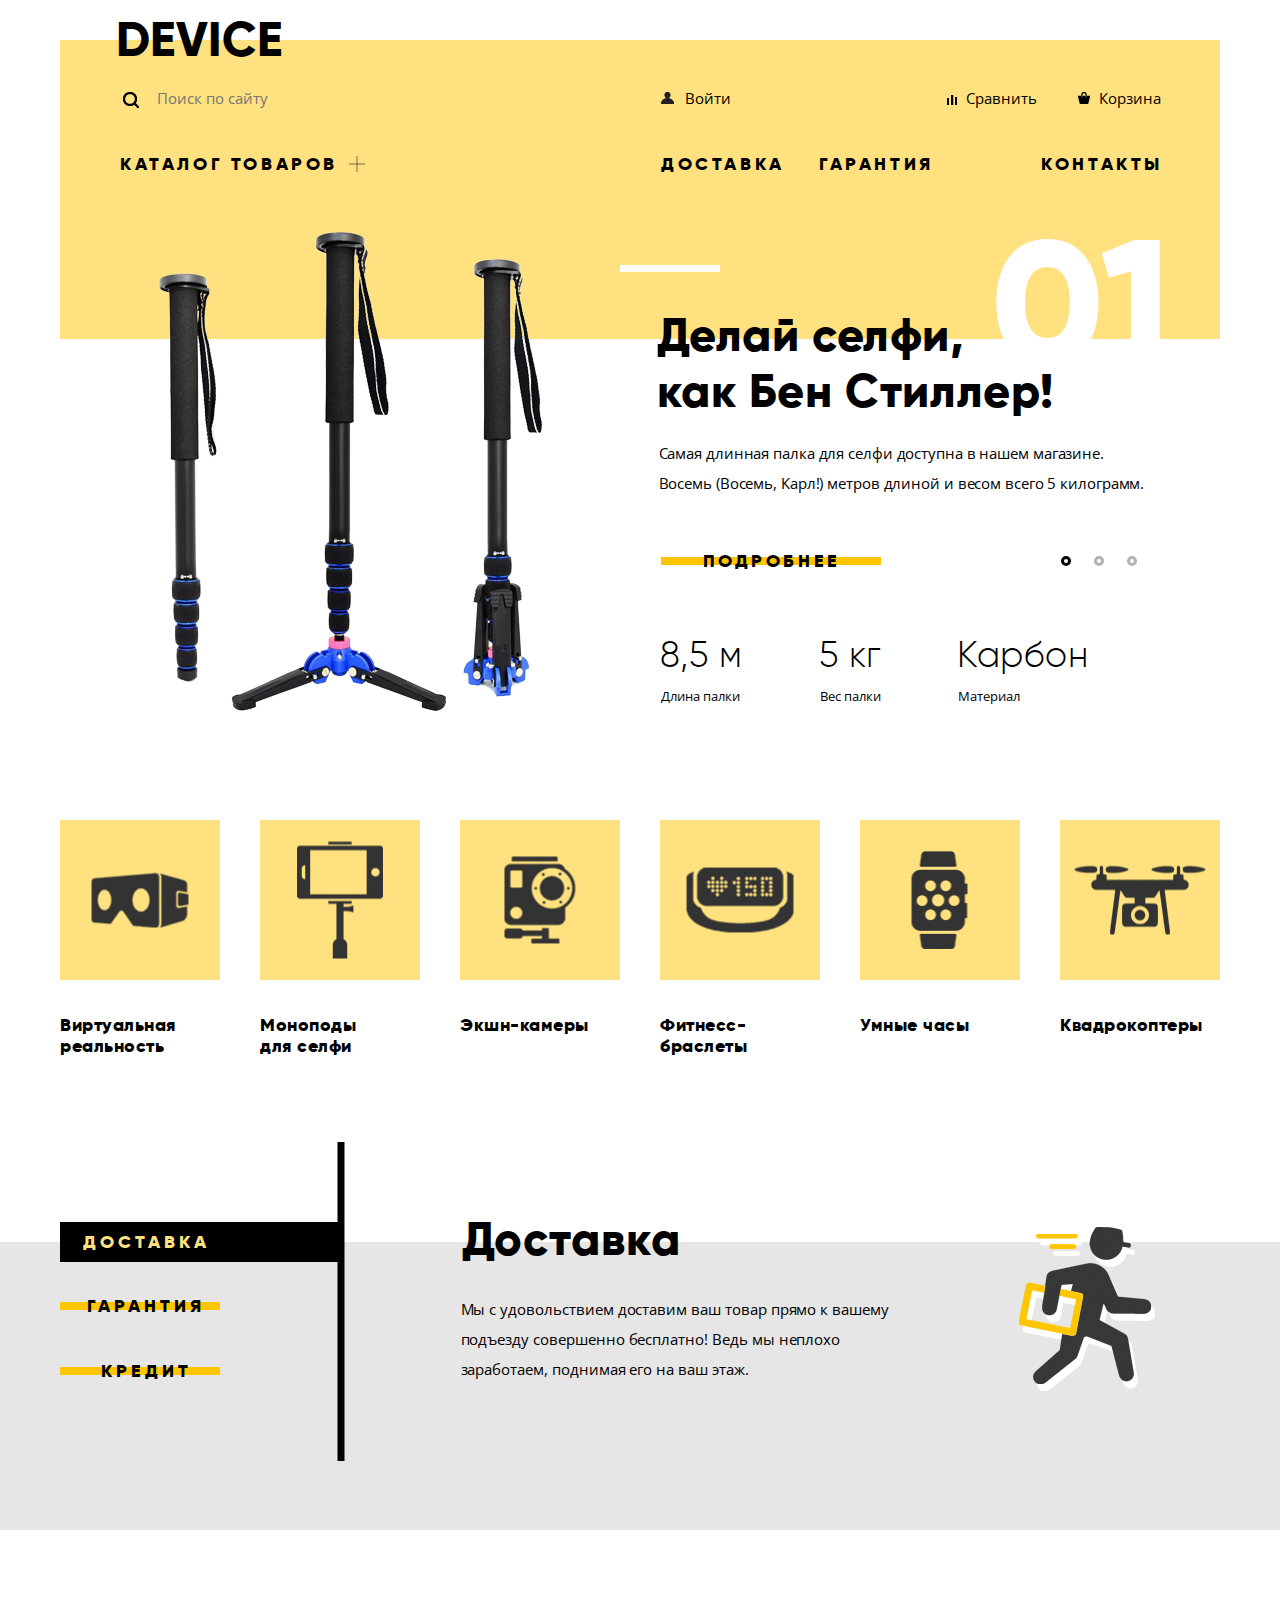
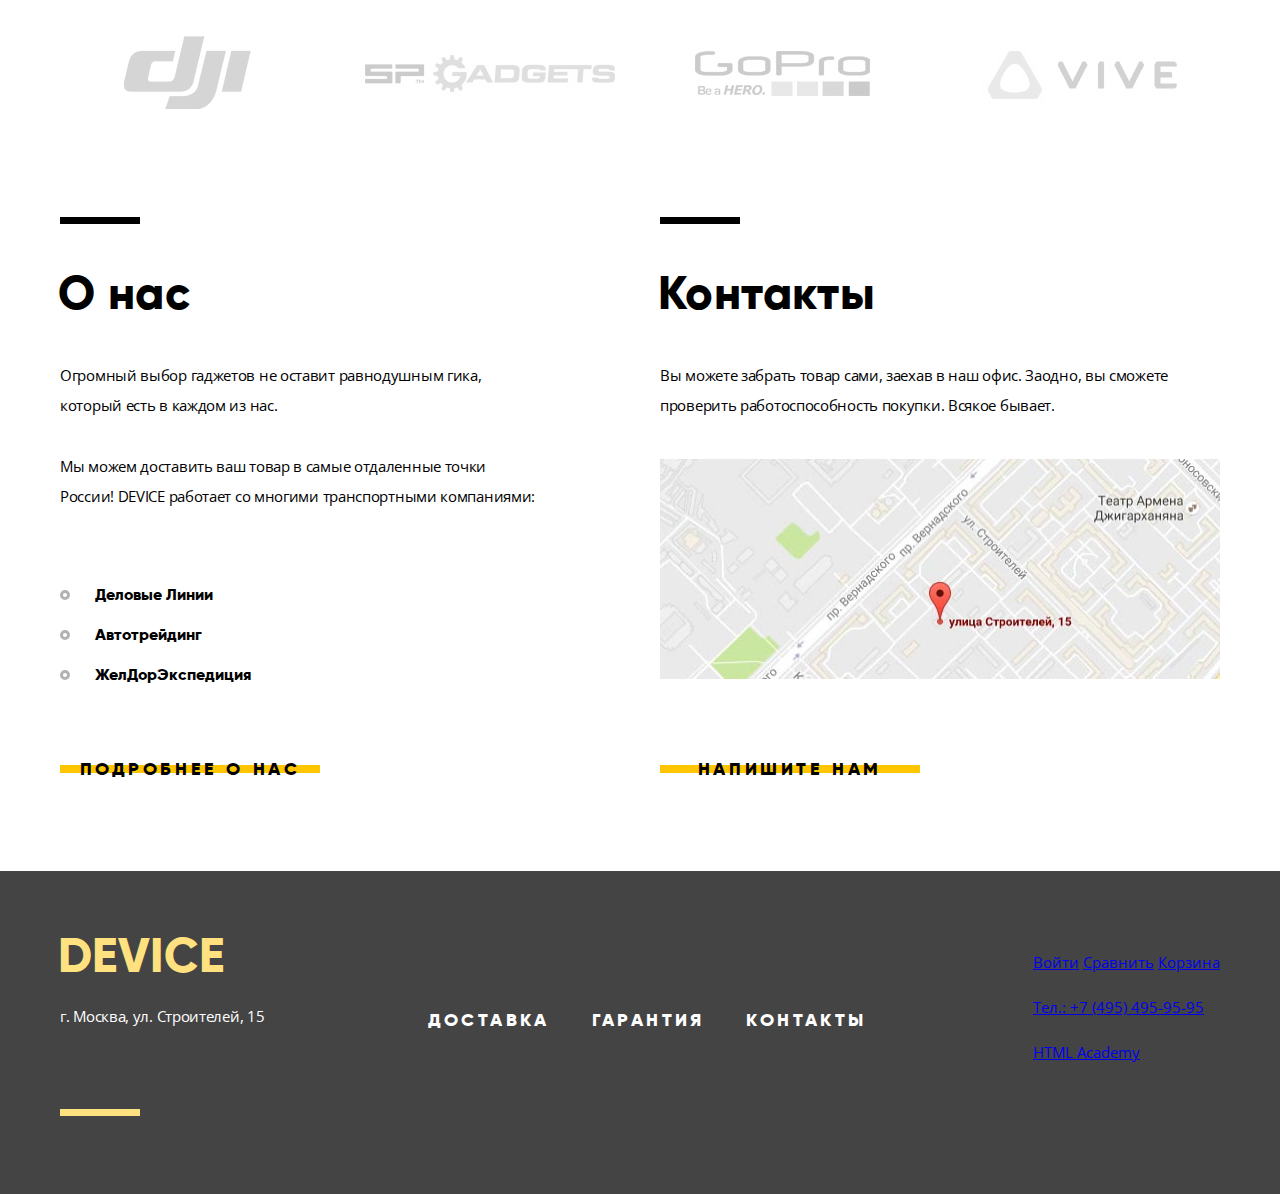
==== commit 7bab6d1f: "Стилизация центра футера" ====
--- a/index.html
+++ b/index.html
@@ -264,9 +264,9 @@
         </p>
         <p class="footer-social">
           <span class="visually-hidden">Подписывайтесь на нас в соцсетях:</span>
-          <a class="social-btn social-btn-vk" href="#">Вконтакте</a><span class="visually-hidden">,</span>
-          <a class="social-btn social-btn-fb" href="#">Фейсбук</a><span class="visually-hidden">,</span>
-          <a class="social-btn social-btn-inst" href="#">Инстаграм</a>
+          <a class="social-btn social-btn-vk" href="#"><span class="visually-hidden">Вконтакте</span></a>
+          <a class="social-btn social-btn-fb" href="#"><span class="visually-hidden">Фейсбук</span></a>
+          <a class="social-btn social-btn-inst" href="#"><span class="visually-hidden">Инстаграм</span></a>
         </p>
       </div>
       <div class="footer-right">
--- a/css/style.css
+++ b/css/style.css
@@ -933,47 +933,94 @@
   margin-bottom: 7px;
 }
 
-.line{
-  position: relative;
-}
-.line::after{
-content: "";
+.line {
+  position: relative;
+}
+
+.line::after {
+  content: "";
   position: absolute;
   width: 80px;
   height: 7px;
   background-color: black;
-  top:0;
+  top: 0;
+  left: 0;
+  transform: translateY(-100%);
+}
+
+.main-footer{
+  background-color: #444444;
+  color: #ffffff;
+  margin-top: 93px;
+  min-height: 323px;
+}
+
+.centering-block-footer {
+  width: 1160px;
+  margin: 0 auto;
+  padding-top: 61px;
+  display: flex;
+  justify-content: space-between;
+}
+.footer-left{
+  min-height: 184px;
+  position: relative;
+}
+
+.footer-left::after{
+  content: "";
+  position: absolute;
+  width: 80px;
+  height: 7px;
   left:0;
-  transform: translateY(-100%);
-}
-
-
-.main-footer{
-background-color: #444444;
-color:#ffffff;
-
-margin-top:93px;
-}
-
-.centering-block-footer{
-width: 1160px;
-margin: 0 auto;
-display: flex;
+  bottom: 0;
+  background-color: #ffe27f;
 }
 .footer-logo {
   padding: 0;
   margin: 0;
-  top: 0;
-  left: 56px;
+  margin-left: -2px;
   font-family: gilroy;
   font-weight: bold;
   font-size: 48px;
   line-height: 48px;
-  color:#ffe27f;
+  color: #ffe27f;
   text-transform: uppercase;
-  transform: translateY(-49%);
   letter-spacing: 0.4px;
 }
+
+.footer-contacts {
+  margin-top:20px;
+  letter-spacing: -0.3px;
+}
+.footer-center{
+  width: 440px;
+  padding-top: 55px;
+}
+
+.footer-navigation{
+  font-family: gilroy;
+  font-weight: bold;
+  font-size: 18px;
+  text-transform: uppercase;
+  display: flex;
+  justify-content: space-between;
+  letter-spacing: 3.4px;
+  margin-left: -1px;
+  margin-right: 2px;
+
+}
+
+.footer-navigation a{
+  color: inherit;
+  text-decoration: none;
+}
+
+.social-btn {
+  display: block;
+  
+}
+
 
 .sprite {
   background-image: url(spritesheet.png);
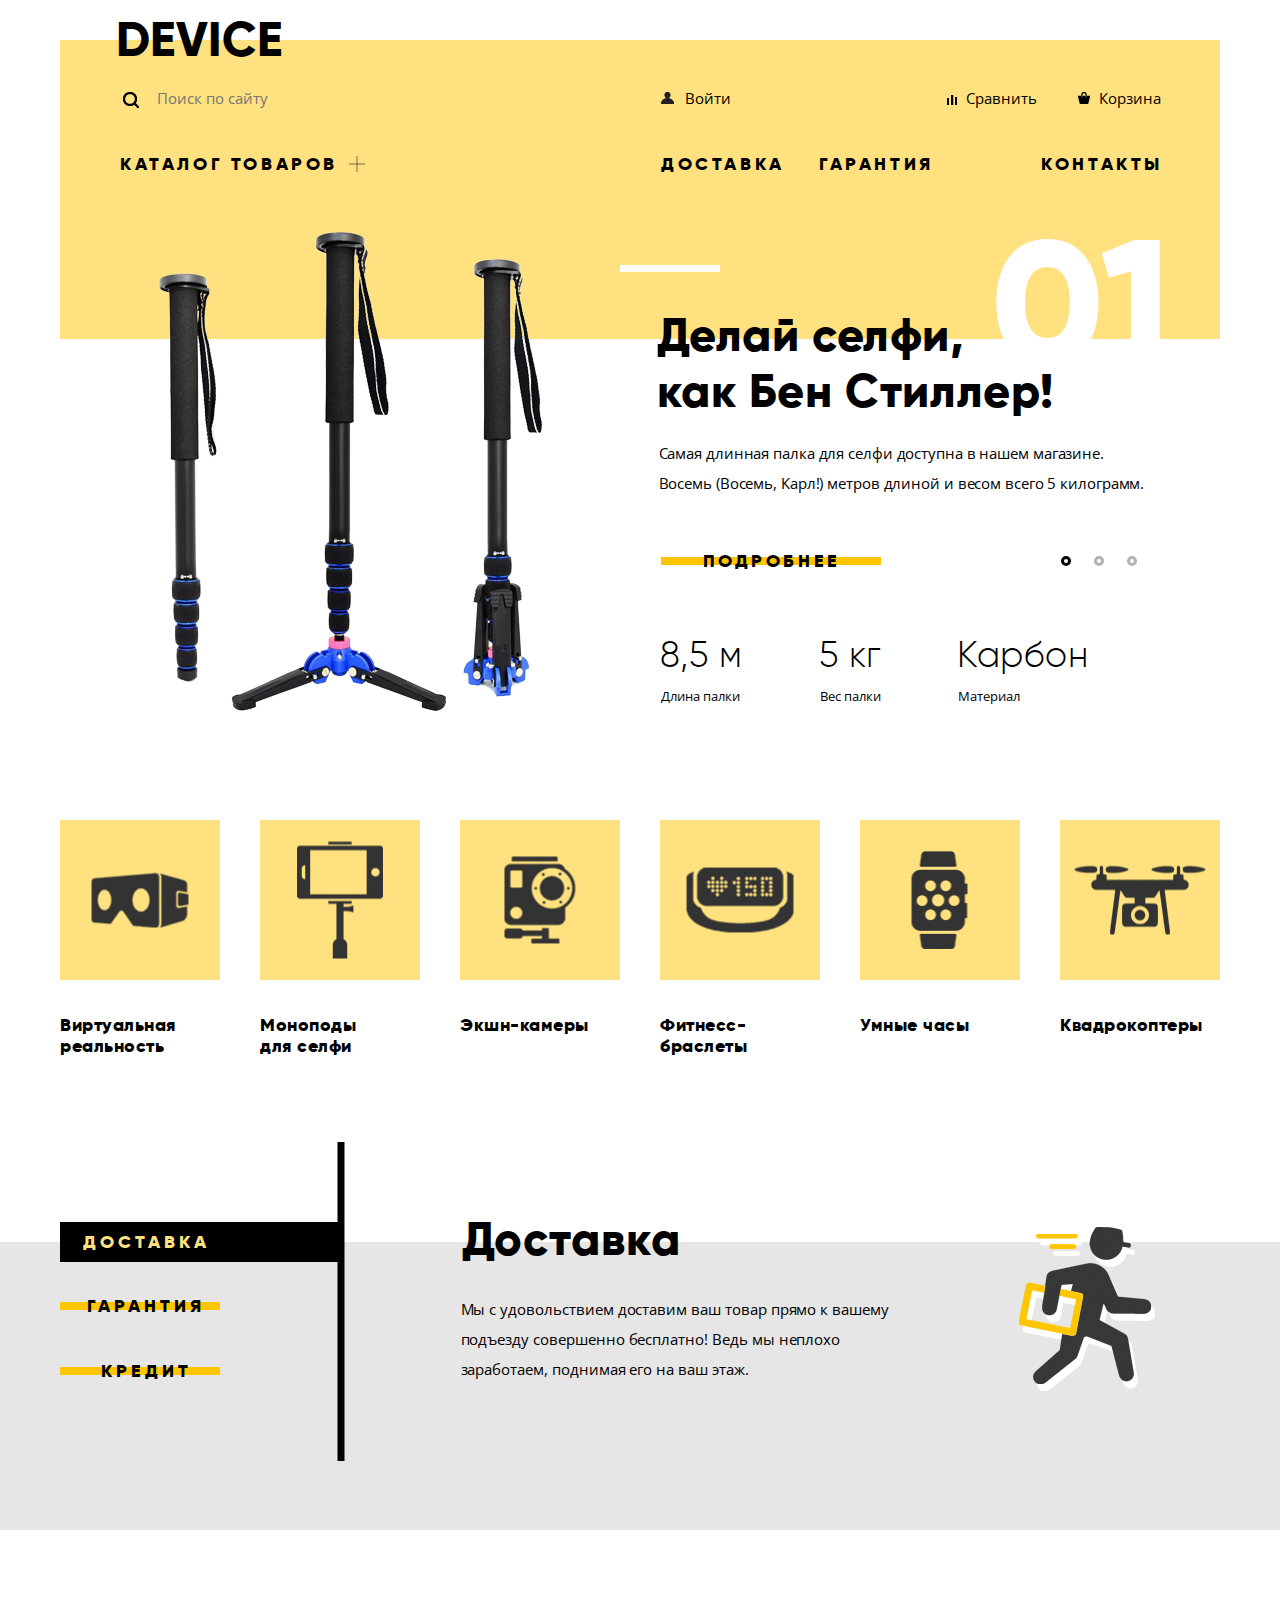
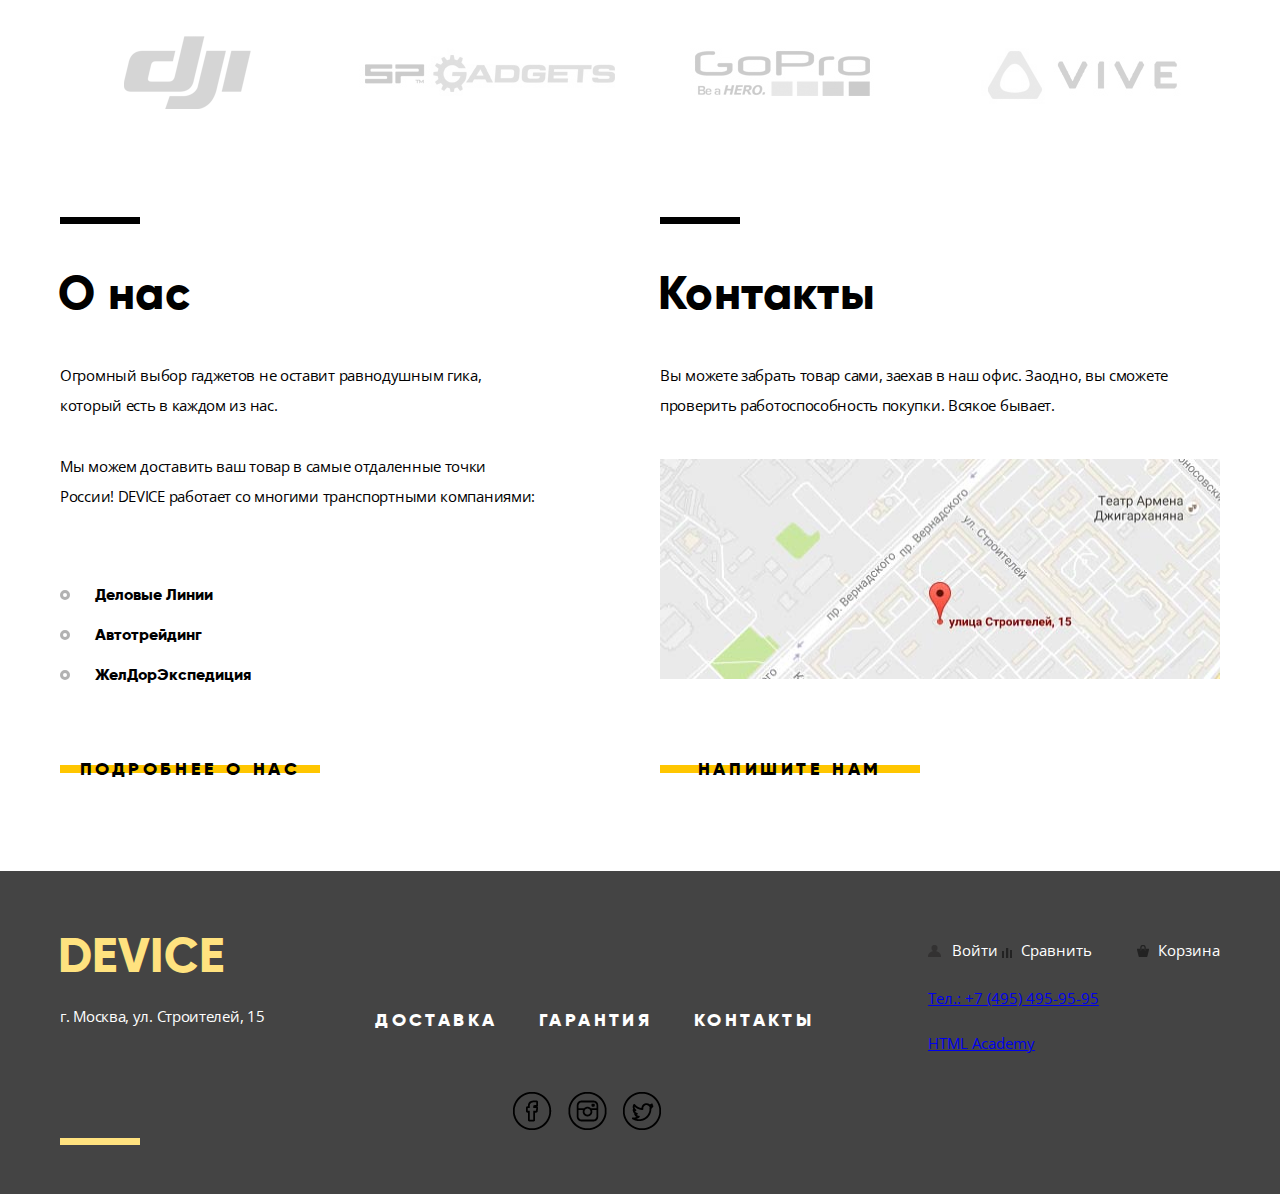
==== commit 1d566fbc: "делаю левую колонку футера" ====
--- a/index.html
+++ b/index.html
@@ -264,16 +264,17 @@
         </p>
         <p class="footer-social">
           <span class="visually-hidden">Подписывайтесь на нас в соцсетях:</span>
-          <a class="social-btn social-btn-vk" href="#"><span class="visually-hidden">Вконтакте</span></a>
           <a class="social-btn social-btn-fb" href="#"><span class="visually-hidden">Фейсбук</span></a>
           <a class="social-btn social-btn-inst" href="#"><span class="visually-hidden">Инстаграм</span></a>
+          <a class="social-btn social-btn-tw" href="#"><span class="visually-hidden">Твитер</span></a>
+
         </p>
       </div>
       <div class="footer-right">
         <p class="footer-user-navigation">
-          <a href="login.html">Войти</a>
-          <a href="comparison.html">Сравнить</a>
-          <a href="basket.html">Корзина</a>
+          <a class="user-icon activ-nav pict-nav" href="login.html">Войти</a>
+          <a class="comparison-icon activ-nav pict-nav" href="comparison.html">Сравнить</a>
+          <a class="basket-icon activ-nav pict-nav" href="basket.html">Корзина</a>
         </p>
         <p class="footer-tel">
           <a href="tel:+7(495)495-95-95">Тел.: +7 (495) 495-95-95</a>
--- a/css/style.css
+++ b/css/style.css
@@ -663,7 +663,7 @@
 .features::before {
   content: "";
   position: absolute;
-  width: 1445px;
+  width: 1349px;
   height: 288px;
   bottom: 0;
   left: 50%;
@@ -948,7 +948,7 @@
   transform: translateY(-100%);
 }
 
-.main-footer{
+.main-footer {
   background-color: #444444;
   color: #ffffff;
   margin-top: 93px;
@@ -962,20 +962,22 @@
   display: flex;
   justify-content: space-between;
 }
-.footer-left{
+
+.footer-left {
   min-height: 184px;
   position: relative;
 }
 
-.footer-left::after{
+.footer-left::after {
   content: "";
   position: absolute;
   width: 80px;
   height: 7px;
-  left:0;
+  left: 0;
   bottom: 0;
   background-color: #ffe27f;
 }
+
 .footer-logo {
   padding: 0;
   margin: 0;
@@ -990,15 +992,16 @@
 }
 
 .footer-contacts {
-  margin-top:20px;
+  margin-top: 20px;
   letter-spacing: -0.3px;
 }
-.footer-center{
+
+.footer-center {
   width: 440px;
   padding-top: 55px;
 }
 
-.footer-navigation{
+.footer-navigation {
   font-family: gilroy;
   font-weight: bold;
   font-size: 18px;
@@ -1008,19 +1011,51 @@
   letter-spacing: 3.4px;
   margin-left: -1px;
   margin-right: 2px;
-
-}
-
-.footer-navigation a{
+}
+
+.footer-navigation a {
   color: inherit;
   text-decoration: none;
 }
 
+.footer-social {
+  display: flex;
+  margin-top: 57px;
+  padding-right: 17px;
+}
+
 .social-btn {
   display: block;
-  
-}
-
+  width: 39px;
+  height: 38px;
+  background-image: url(../img/spritesheet.png);
+  background-repeat: no-repeat;
+}
+
+.social-btn-fb {
+  background-position: -151px -223px;
+  margin-left: auto;
+}
+
+.social-btn-tw {
+  background-position: -31px -84px;
+  margin-right: auto;
+}
+
+.social-btn-inst {
+  background-position: -237px -223px;
+  margin: 0 16px;
+}
+
+.footer-user-navigation {
+  margin-top: 0px;
+
+}
+
+.footer-user-navigation .pict-nav::before {
+  background-color: inherit;
+  opacity: 0.5;
+}
 
 .sprite {
   background-image: url(spritesheet.png);
@@ -1028,32 +1063,11 @@
   display: block;
 }
 
-.sprite-credit {
-  width: 156px;
-  height: 188px;
-  background-position: -225px -25px;
-}
-
-.sprite-facebook {
-  width: 39px;
-  height: 38px;
-  background-position: -151px -223px;
-}
+
+
 
 .sprite-htmlacademy {
   width: 27px;
   height: 34px;
   background-position: -200px -223px;
 }
-
-.sprite-insta-icon {
-  width: 39px;
-  height: 38px;
-  background-position: -237px -223px;
-}
-
-.sprite-twitter {
-  width: 38px;
-  height: 38px;
-  background-position: -31px -84px;
-}
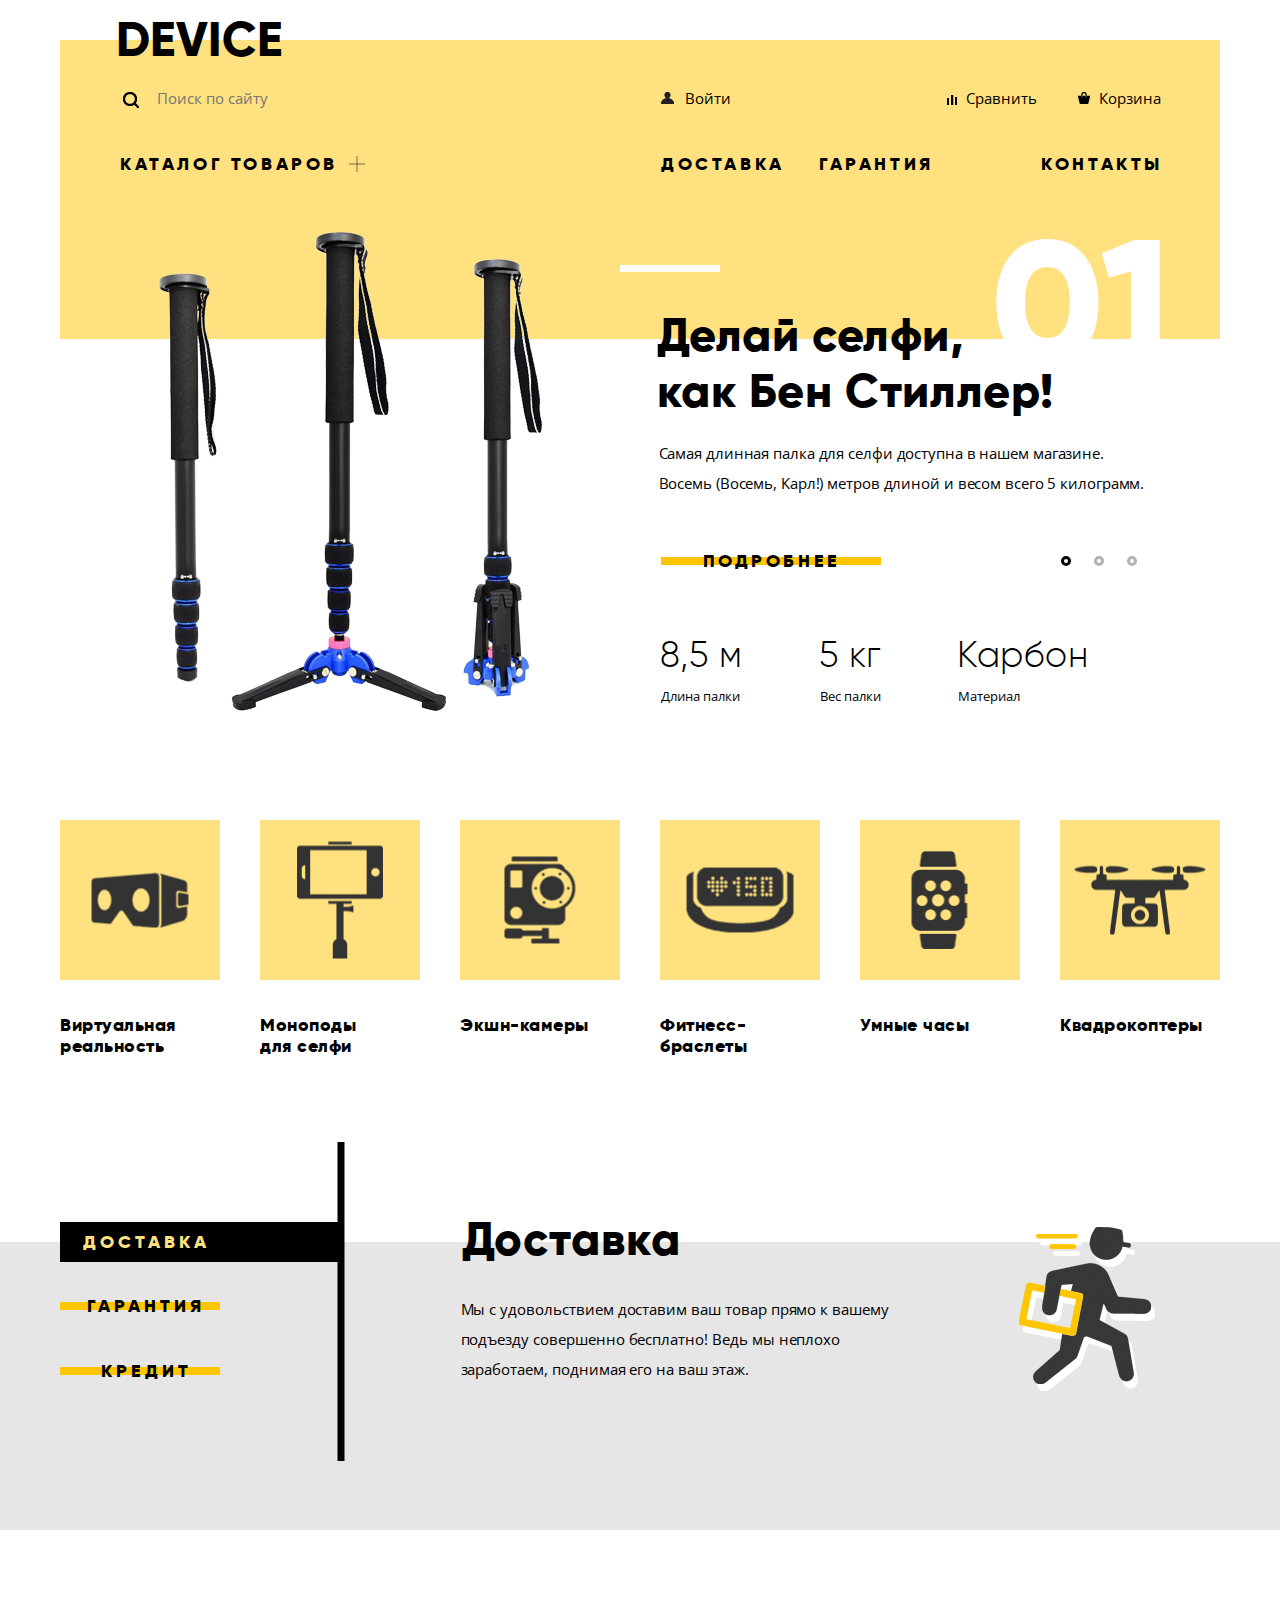
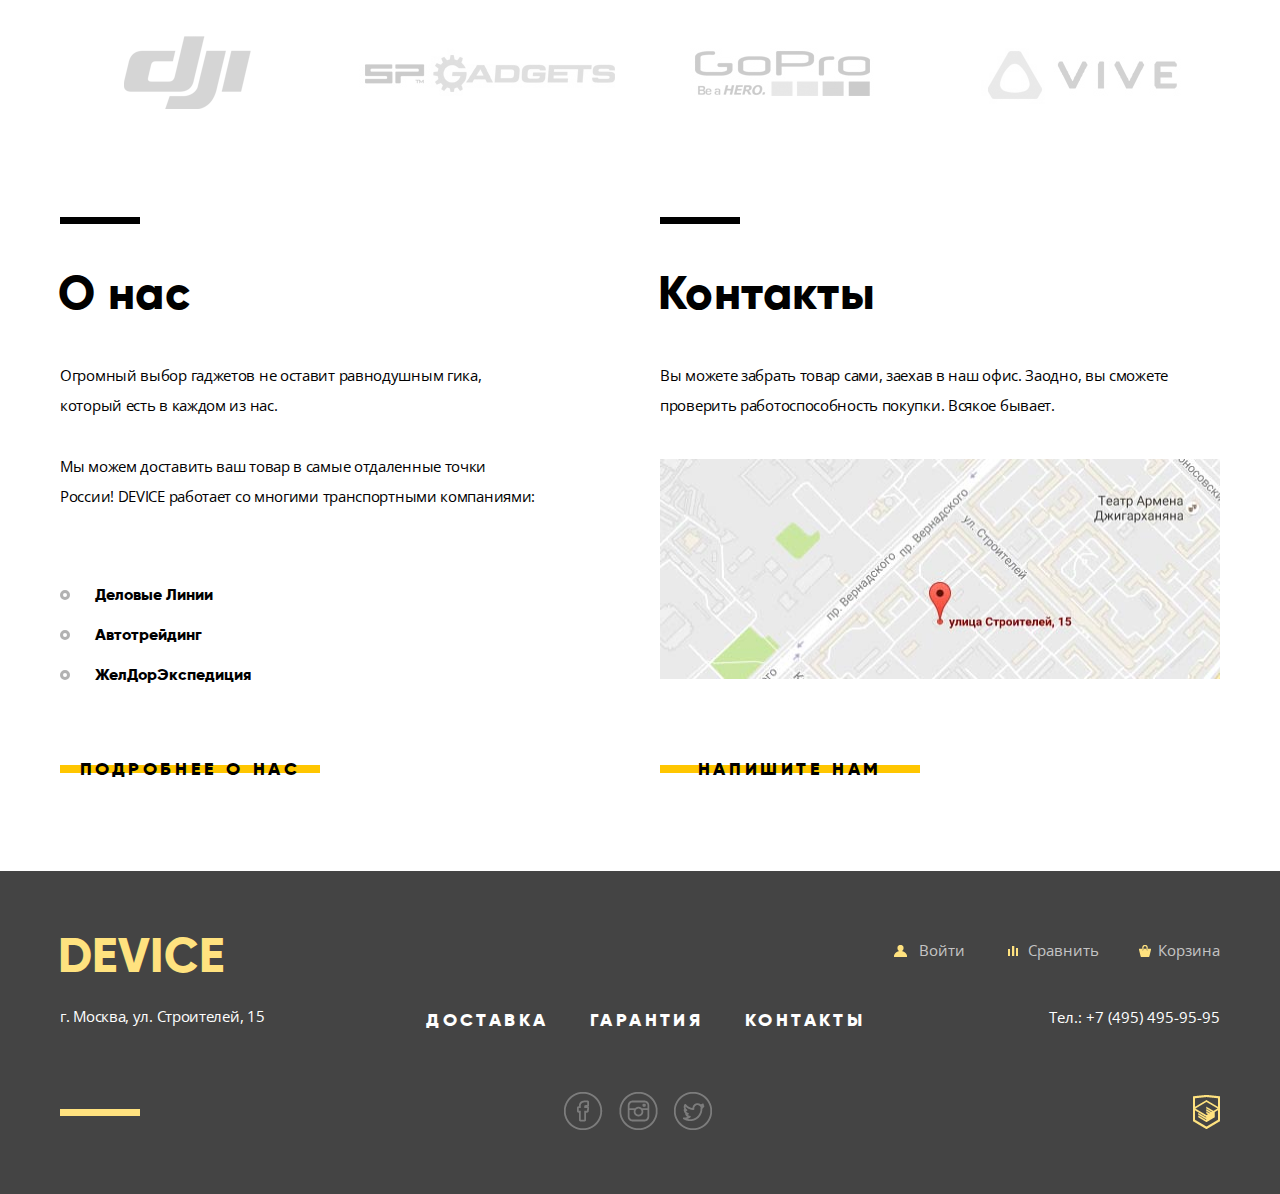
==== commit 60e0ed05: "Закончил стилизацию футера" ====
--- a/index.html
+++ b/index.html
@@ -20,7 +20,7 @@
       <form class="site-search" action="https://echo.htmlacademy.ru" method="post">
         <label class="visually-hidden" for="site-search-field">Поиск по сайту</label>
         <input id="site-search-field" type="text" name="desired" value="" placeholder="Поиск по сайту">
-        <button class="btn" type="submit">Найти</button>
+        <button class="header-btn" type="submit">Найти</button>
       </form>
       <p class="user-navigation text-none">
         <a href="login.html" class="user-icon activ-nav pict-nav">Войти</a>
@@ -258,9 +258,9 @@
       <div class="footer-center">
         <p class="footer-navigation">
           <span class="visually-hidden">Узнайте подробнее о:</span>
-          <a href="#">Доставка</a>
-          <a href="#">Гарантия</a>
-          <a href="#">Контакты</a>
+          <a href="#" class="activ-nav">Доставка</a>
+          <a href="#" class="activ-nav">Гарантия</a>
+          <a href="#" class="activ-nav">Контакты</a>
         </p>
         <p class="footer-social">
           <span class="visually-hidden">Подписывайтесь на нас в соцсетях:</span>
@@ -272,15 +272,15 @@
       </div>
       <div class="footer-right">
         <p class="footer-user-navigation">
-          <a class="user-icon activ-nav pict-nav" href="login.html">Войти</a>
-          <a class="comparison-icon activ-nav pict-nav" href="comparison.html">Сравнить</a>
-          <a class="basket-icon activ-nav pict-nav" href="basket.html">Корзина</a>
+          <a class="footer-user-icon pict-nav " href="login.html">Войти</a>
+          <a class="footer-comparison-icon pict-nav" href="comparison.html">Сравнить</a>
+          <a class="footer-basket-icon pict-nav" href="basket.html">Корзина</a>
         </p>
         <p class="footer-tel">
           <a href="tel:+7(495)495-95-95">Тел.: +7 (495) 495-95-95</a>
         </p>
         <p class="footer-copyright">
-          <b class="visually-hidden">Разработано:</b> <a class="develop-btn" href="https://htmlacademy.ru">HTML Academy</a>
+          <b class="visually-hidden">Разработано:</b> <a class="develop-btn" href="https://htmlacademy.ru" target="_blank"><span class="visually-hidden">HTML AcademyБ</span></a>
         </p>
       </div>
     </div>
--- a/css/style.css
+++ b/css/style.css
@@ -961,6 +961,7 @@
   padding-top: 61px;
   display: flex;
   justify-content: space-between;
+  align-items: flex-start;
 }
 
 .footer-left {
@@ -999,6 +1000,7 @@
 .footer-center {
   width: 440px;
   padding-top: 55px;
+  padding-left: 136px;
 }
 
 .footer-navigation {
@@ -1030,6 +1032,15 @@
   height: 38px;
   background-image: url(../img/spritesheet.png);
   background-repeat: no-repeat;
+  opacity: 0.3;
+}
+
+.social-btn:hover  {
+  opacity: 0.6;
+}
+
+.social-btn:active {
+  opacity: 0.1;
 }
 
 .social-btn-fb {
@@ -1049,25 +1060,109 @@
 
 .footer-user-navigation {
   margin-top: 0px;
-
+}
+.footer-user-navigation a{
+  color: rgba(255, 255, 255, 0.7);
+}
+
+.footer-user-navigation a:hover{
+  color: rgba(255, 255, 255, 1);
+}
+
+.footer-user-navigation a:active{
+  color: rgba(255, 255, 255, 0.3);
 }
 
 .footer-user-navigation .pict-nav::before {
   background-color: inherit;
-  opacity: 0.5;
-}
-
-.sprite {
-  background-image: url(spritesheet.png);
+}
+
+.footer-basket-icon {
+  padding-left: 19px;
+}
+
+
+
+.footer-comparison-icon {
+  margin-right: 36px;
+}
+
+.footer-basket-icon::before {
+  width: 12px;
+  height: 12px;
+  background-position: -529px -241px;
+}
+
+.footer-basket-icon:hover::before {
+  background-position: -529px -257px;
+}
+
+.footer-basket-icon:active::before {
+  background-position: -529px -257px;
+  opacity: 0.3;
+}
+
+.footer-user-icon {
+  margin-right: 38px;
+  padding-left: 25px;
+}
+
+.footer-comparison-icon::before {
+  width: 13px;
+  height: 12px;
+  background-position: -549px -241px;
+}
+
+.footer-comparison-icon:hover::before {
+  background-position: -549px -258px;
+}
+
+.footer-comparison-icon:active::before {
+  background-position: -549px -258px;
+  opacity: 0.3;
+}
+
+.footer-user-icon::before {
+  width: 13px;
+  height: 12px;
+  background-position: -506px -241px;
+}
+
+.footer-user-icon:hover::before {
+  background-position: -506px -257px;
+}
+
+.footer-user-icon:active::before {
+  background-position: -506px -257px;
+  opacity: 0.3;
+}
+
+.footer-tel {
+  text-align: right;
+  margin-top: 34px;
+}
+
+.footer-tel a {
+  color: inherit;
+  text-decoration: none;
+}
+
+.develop-btn {
+  display: block;
+  background-image: url(../img/spritesheet.png);
   background-repeat: no-repeat;
-  display: block;
-}
-
-
-
-
-.sprite-htmlacademy {
   width: 27px;
   height: 34px;
-  background-position: -200px -223px;
-}
+  background-position: -200px -260px;
+  margin-left: auto;
+  margin-top: 63px;
+}
+
+.develop-btn:hover {
+  background-position: -200px -299px;
+}
+
+.develop-btn:active {
+  background-position: -200px -299px;
+  opacity: 0.3;
+}
